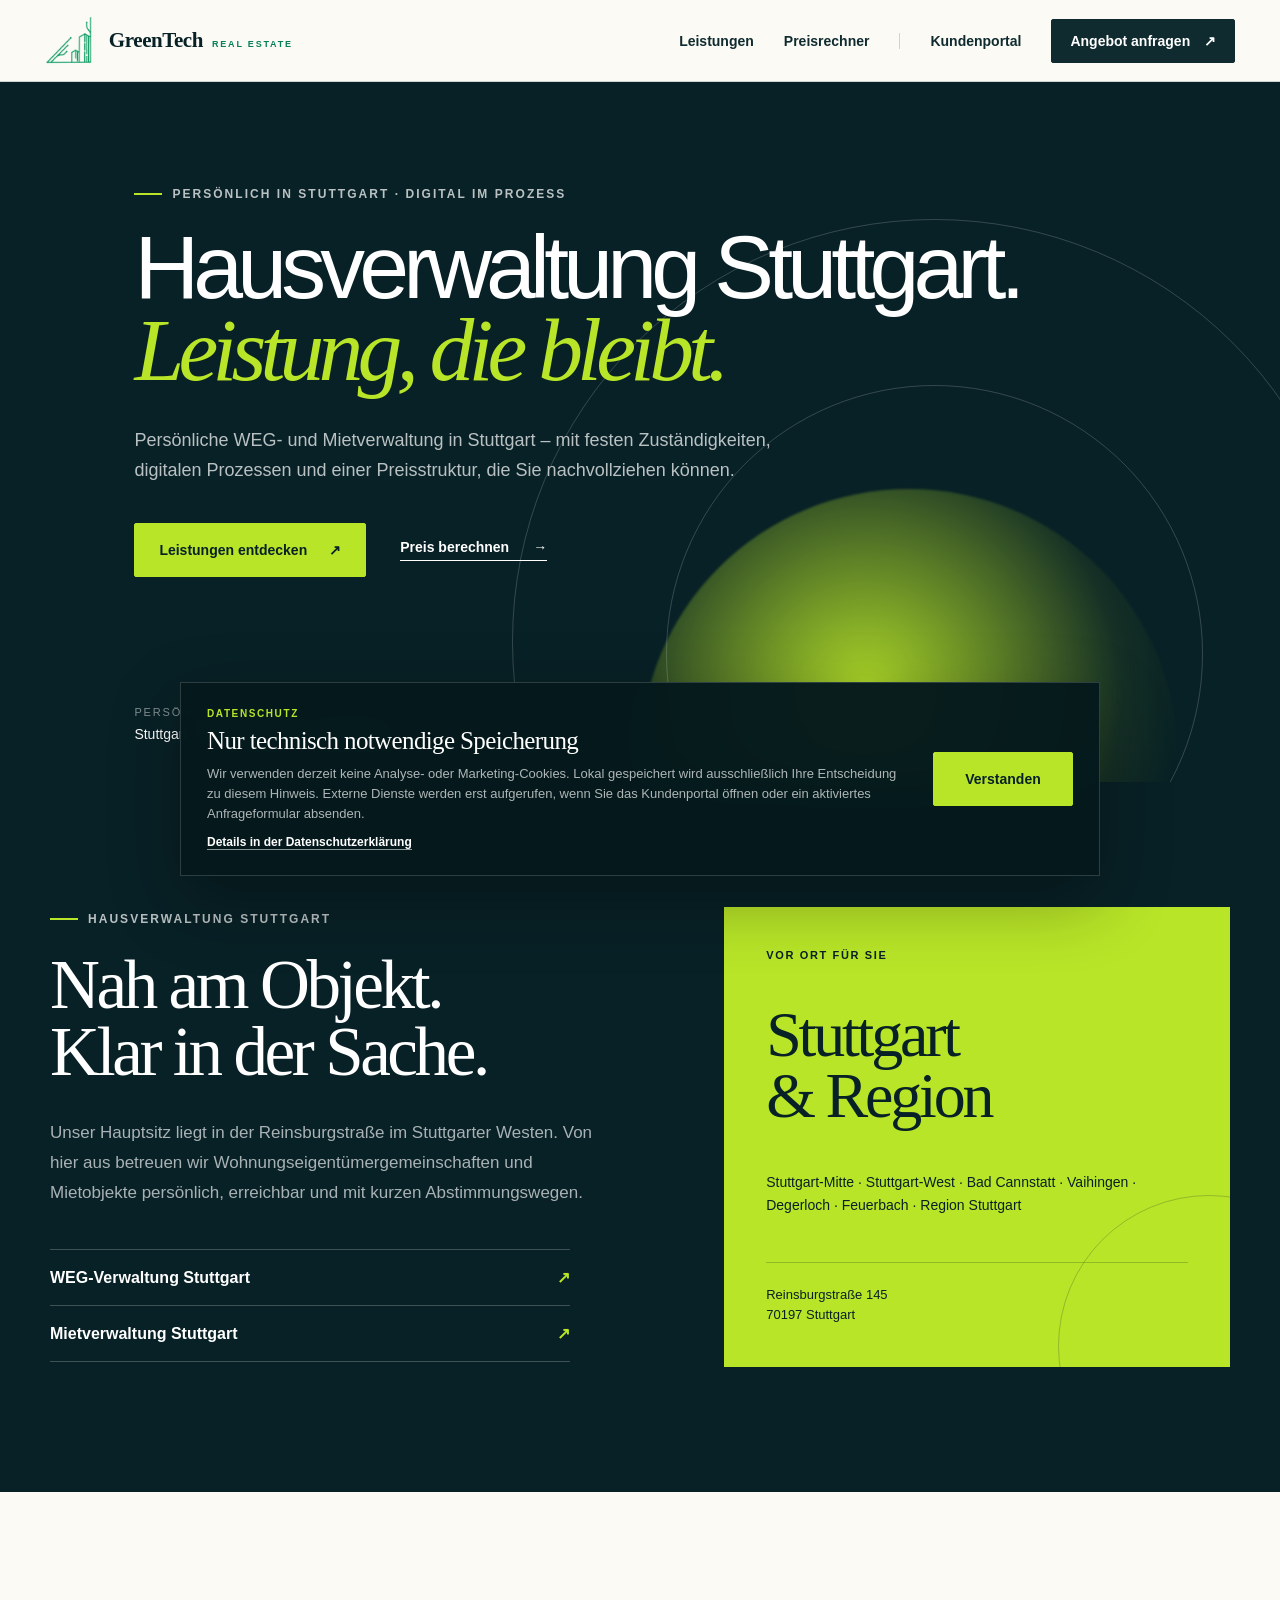
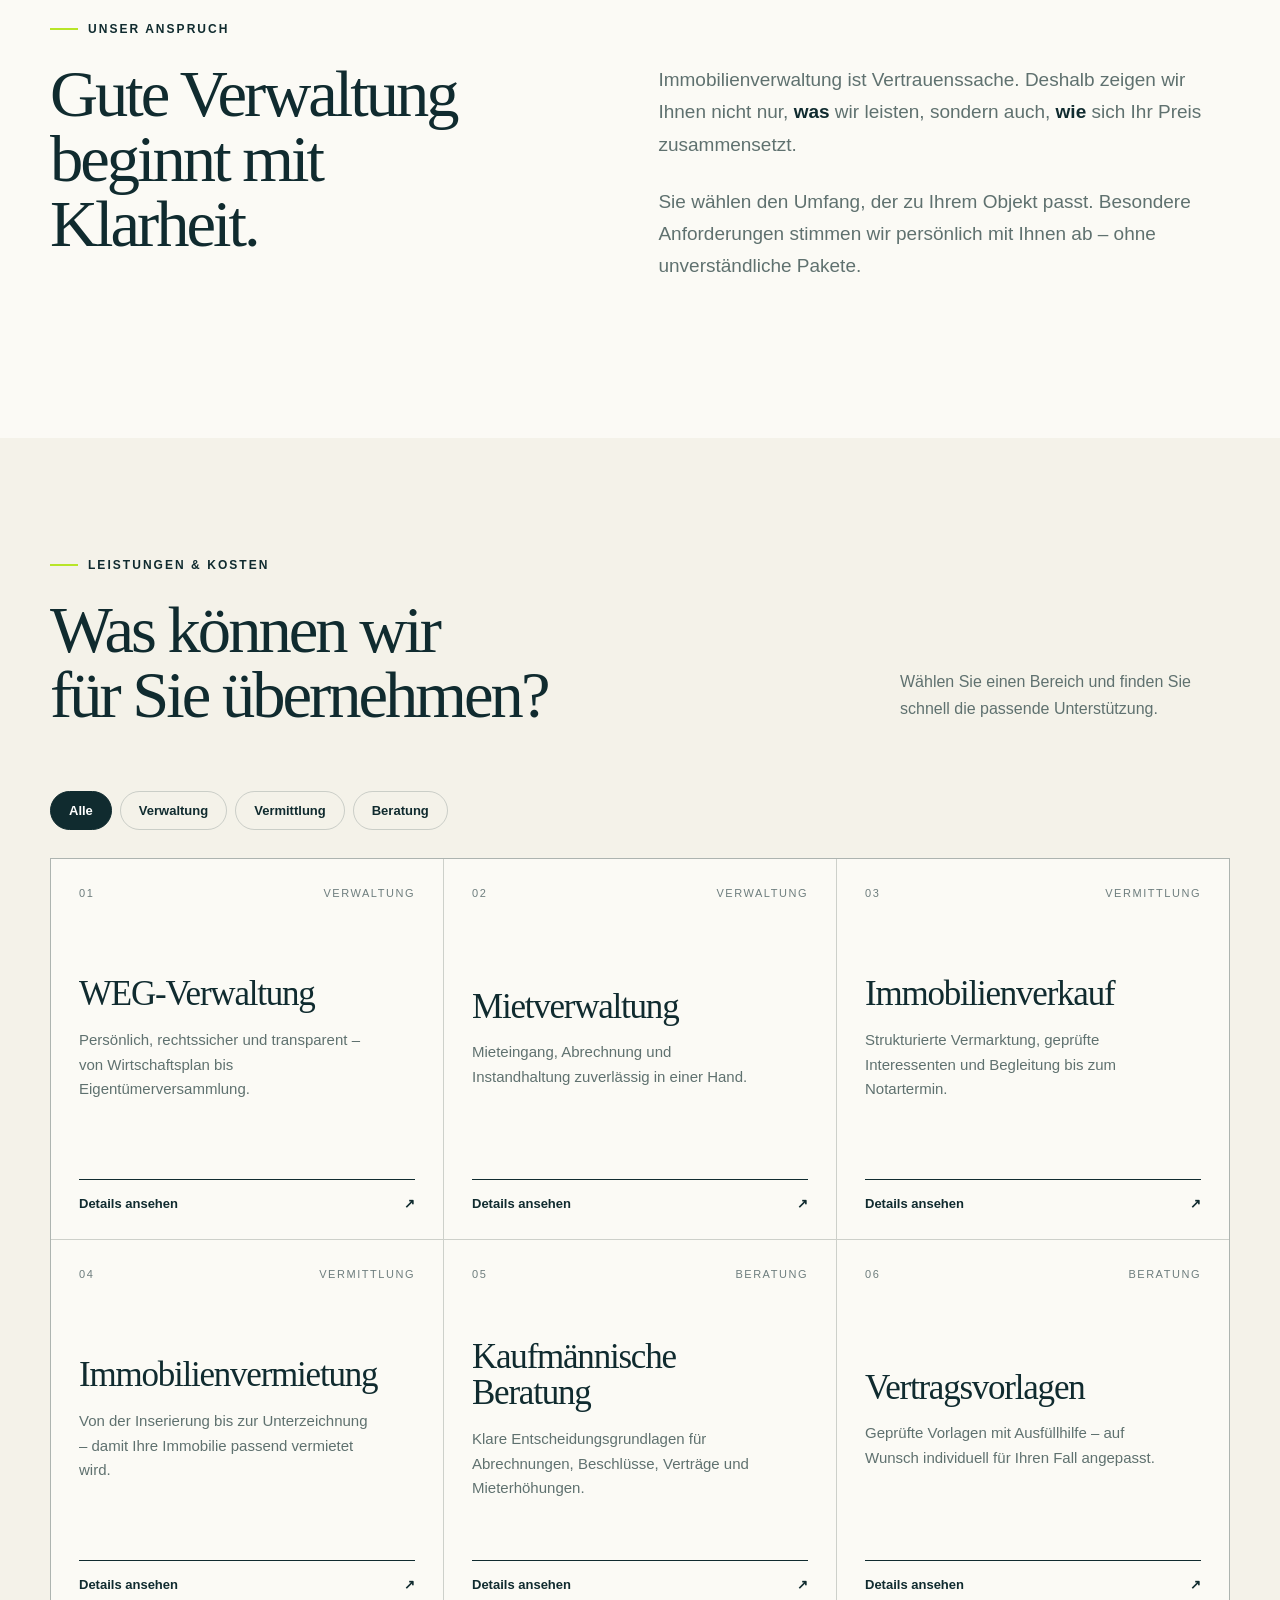
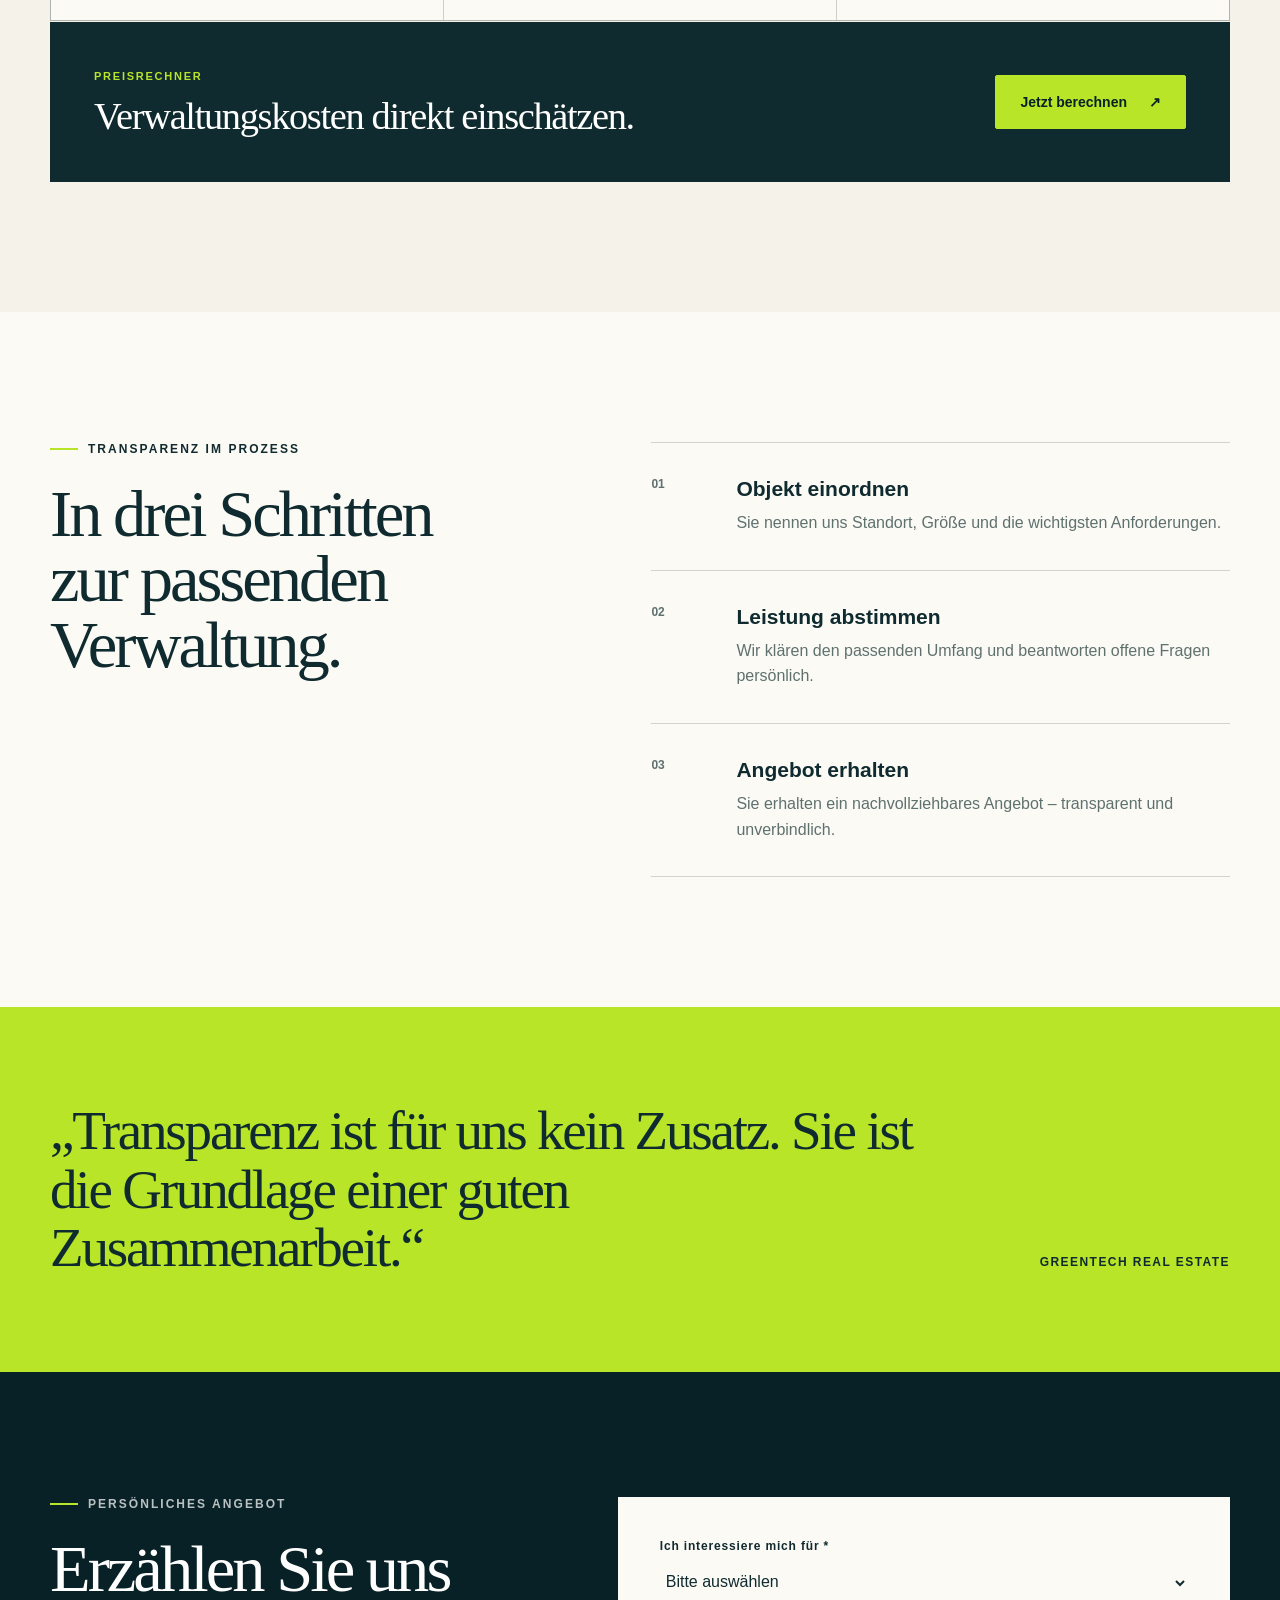
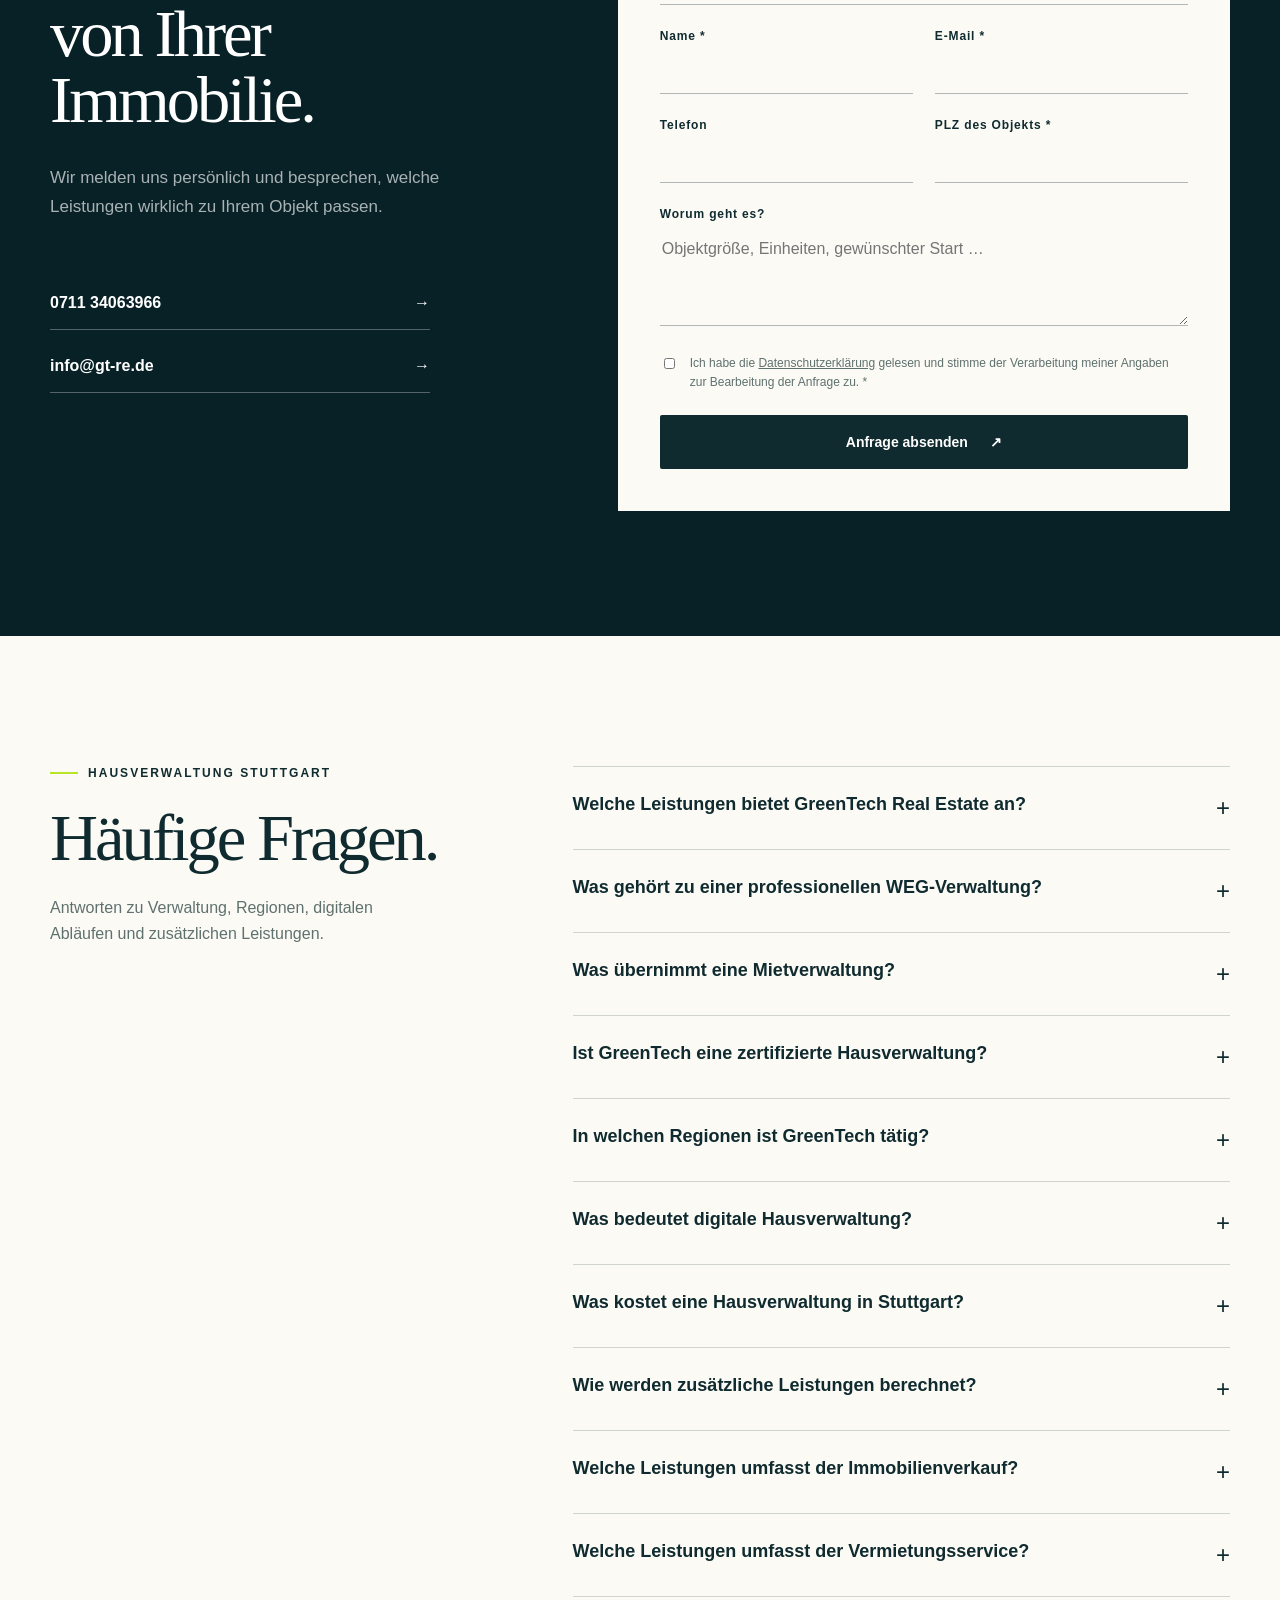
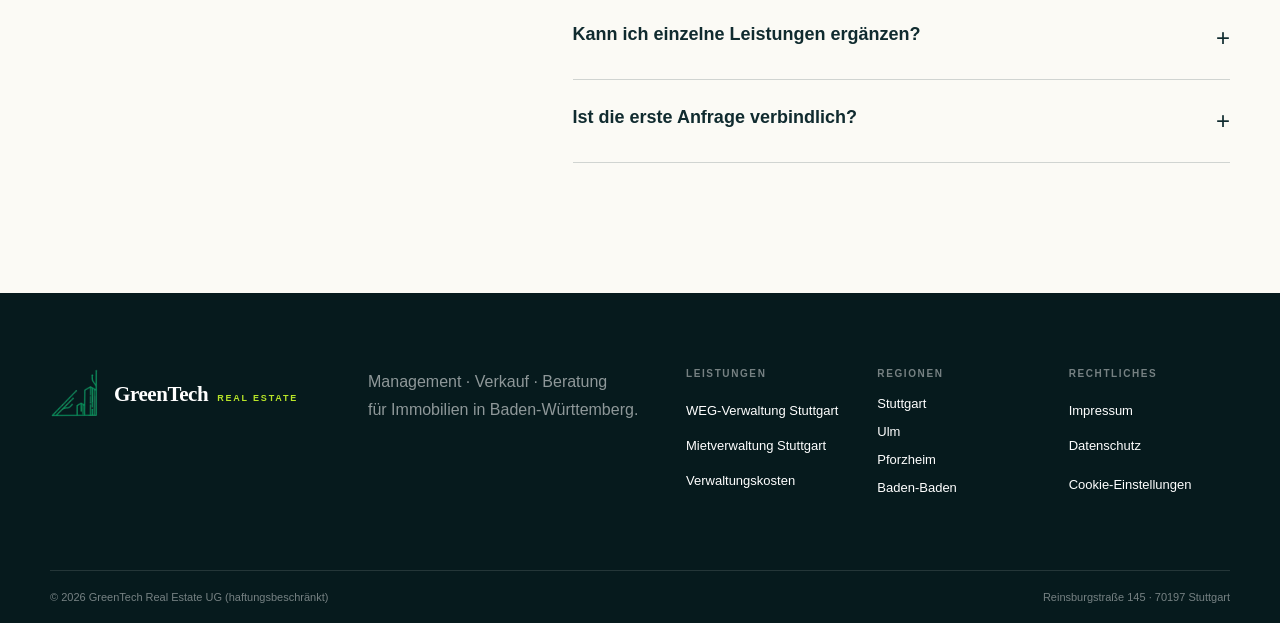
==== index.html @ 3d803216 "Add files via upload" ====
<!doctype html>
<html lang="de">
<head>
  <meta charset="utf-8">
  <meta name="viewport" content="width=device-width, initial-scale=1">
  <title>Hausverwaltung Stuttgart | GreenTech Real Estate</title>
  <meta name="description" content="Hausverwaltung in Stuttgart für WEGs und Mietobjekte: persönlich, transparent und digital. Leistungen und Verwaltungskosten direkt vergleichen.">
  <meta name="robots" content="index,follow,max-image-preview:large">
  <link rel="canonical" href="https://www.greentechrealestate.de/">
  <meta property="og:locale" content="de_DE"><meta property="og:type" content="website">
  <meta property="og:title" content="Hausverwaltung Stuttgart | GreenTech Real Estate">
  <meta property="og:description" content="Persönliche und transparente Hausverwaltung für WEGs und Mietobjekte in Stuttgart und der Region.">
  <meta property="og:url" content="https://www.greentechrealestate.de/">
  <script type="application/ld+json">{"@context":"https://schema.org","@type":["RealEstateAgent","LocalBusiness"],"@id":"https://www.greentechrealestate.de/#unternehmen","name":"GreenTech Real Estate UG (haftungsbeschränkt)","url":"https://www.greentechrealestate.de","telephone":"+49 711 34063966","email":"info@gt-re.de","address":{"@type":"PostalAddress","streetAddress":"Reinsburgstraße 145","postalCode":"70197","addressLocality":"Stuttgart","addressRegion":"Baden-Württemberg","addressCountry":"DE"},"areaServed":["Stuttgart","Ulm","Baden-Baden"]}</script>
  <link rel="stylesheet" href="styles.css">
  <script src="form-config.js" defer></script><script src="script.js" defer></script>
<script id="faq-schema" type="application/ld+json">{"@context":"https://schema.org","@type":"FAQPage","mainEntity":[{"@type":"Question","name":"Welche Leistungen bietet GreenTech Real Estate an?","acceptedAnswer":{"@type":"Answer","text":"Unser Portfolio umfasst WEG-Verwaltung, Mietverwaltung, Immobilienverkauf, Immobilienvermietung, kaufmännische Beratung und Vertragsvorlagen. Den passenden Umfang stimmen wir objektbezogen mit Ihnen ab."}},{"@type":"Question","name":"Was gehört zu einer professionellen WEG-Verwaltung?","acceptedAnswer":{"@type":"Answer","text":"Dazu zählen insbesondere Wirtschaftsplan und Hausgeldabrechnung, Konten- und Rücklagenverwaltung, die Organisation von Eigentümerversammlungen, Dienstleistersteuerung sowie die Begleitung von Instandhaltungs- und Versicherungsangelegenheiten."}},{"@type":"Question","name":"Was übernimmt eine Mietverwaltung?","acceptedAnswer":{"@type":"Answer","text":"Wir übernehmen unter anderem Mieteingangskontrolle, Mahnmanagement, Mietabrechnungen, laufende Kommunikation mit Mietparteien sowie die Koordination notwendiger Instandhaltungsmaßnahmen."}},{"@type":"Question","name":"Ist GreenTech eine zertifizierte Hausverwaltung?","acceptedAnswer":{"@type":"Answer","text":"Ja. Unsere fachliche Qualifikation basiert auf immobilienwirtschaftlichen Ausbildungen und weiterführenden Qualifikationen. Außerdem verfügen wir über die erforderlichen Erlaubnisse nach § 34c Gewerbeordnung für Immobilienmakler und Wohnimmobilienverwalter."}},{"@type":"Question","name":"In welchen Regionen ist GreenTech tätig?","acceptedAnswer":{"@type":"Answer","text":"Unser Hauptsitz ist in Stuttgart. Wir betreuen Immobilien in Baden-Württemberg, insbesondere in Stuttgart und der Region sowie unter anderem in Ulm, Pforzheim und Baden-Baden. Ob Ihr Objekt in unser aktuelles Betreuungsgebiet passt, prüfen wir gerne unverbindlich."}},{"@type":"Question","name":"Was bedeutet digitale Hausverwaltung?","acceptedAnswer":{"@type":"Answer","text":"Dokumente, Abrechnungen und Vorgänge werden strukturiert digital bereitgestellt und bearbeitet. Das schafft nachvollziehbare Abläufe, erleichtert die Kommunikation und ermöglicht Eigentümern einen ortsunabhängigen Zugriff auf wichtige Unterlagen."}},{"@type":"Question","name":"Was kostet eine Hausverwaltung in Stuttgart?","acceptedAnswer":{"@type":"Answer","text":"Der Preis hängt von Anzahl und Art der Einheiten, Alter, Zustand, Nutzung, Rücklagen und Leistungsumfang ab. Unser Preisrechner liefert eine erste unverbindliche Orientierung; anschließend erhalten Sie ein objektbezogenes Angebot."}},{"@type":"Question","name":"Wie werden zusätzliche Leistungen berechnet?","acceptedAnswer":{"@type":"Answer","text":"Zusätzliche Leistungen, die nicht im vereinbarten Grundumfang enthalten sind, werden nach vorheriger Abstimmung mit 119,00 € brutto je Stunde berechnet, sofern im individuellen Angebot nichts Abweichendes vereinbart wurde."}},{"@type":"Question","name":"Welche Leistungen umfasst der Immobilienverkauf?","acceptedAnswer":{"@type":"Answer","text":"Wir begleiten den Prozess von der Wertermittlung und Unterlagenaufbereitung über Exposé, Vermarktung und Interessentenauswahl bis zu Verhandlung, Notartermin und Kaufvertragsabwicklung."}},{"@type":"Question","name":"Welche Leistungen umfasst der Vermietungsservice?","acceptedAnswer":{"@type":"Answer","text":"Wir übernehmen Inserierung, Bearbeitung und Vorauswahl der Anfragen, Solvenzprüfung, Besichtigungskoordination sowie Mietvertragsverhandlung und Vertragsvorbereitung."}},{"@type":"Question","name":"Kann ich einzelne Leistungen ergänzen?","acceptedAnswer":{"@type":"Answer","text":"Ja. Zusätzliche Leistungen werden passend zum Objekt abgestimmt und transparent im Angebot beziehungsweise vor der Beauftragung ausgewiesen."}},{"@type":"Question","name":"Ist die erste Anfrage verbindlich?","acceptedAnswer":{"@type":"Answer","text":"Nein. Die erste Anfrage und das persönliche Kennenlernen sind unverbindlich."}}]}</script></head>
<body>
  <header class="site-header">
    <a class="brand brand-logo" href="index.html" aria-label="GreenTech Real Estate – Startseite"><span class="brand-symbol" aria-hidden="true"><img src="[data-uri]" alt="" width="380" height="132"></span><span class="brand-name"><strong>GreenTech</strong><span>Real Estate</span></span></a>
    <button class="menu-button" type="button" aria-label="Menü öffnen" aria-expanded="false"><span></span><span></span></button>
    <nav class="main-nav" aria-label="Hauptnavigation">
      <a href="#leistungen">Leistungen</a><a href="preise.html">Preisrechner</a>
      <a class="nav-login" href="https://portal.greentechrealestate.de">Kundenportal</a>
      <a class="button button-small" href="#anfrage">Angebot anfragen <span aria-hidden="true">↗</span></a>
    </nav><span class="scroll-progress" aria-hidden="true"></span>
  </header>

  <main>
    <section class="hero" id="top">
      <div class="hero-orbit orbit-one"></div><div class="hero-orbit orbit-two"></div>
      <div class="hero-content">
        <p class="eyebrow light"><span></span> Persönlich in Stuttgart · digital im Prozess</p>
        <h1>Hausverwaltung Stuttgart.<br><em>Leistung, die bleibt.</em></h1>
        <p class="hero-copy">Persönliche WEG- und Mietverwaltung in Stuttgart – mit festen Zuständigkeiten, digitalen Prozessen und einer Preisstruktur, die Sie nachvollziehen können.</p>
        <div class="hero-actions">
          <a class="button button-light" href="#leistungen">Leistungen entdecken <span aria-hidden="true">↗</span></a>
          <a class="text-link light-link" href="preise.html">Preis berechnen <span>→</span></a>
        </div>
      </div>
      <div class="hero-meta"><span>Persönlich vor Ort</span><p>Stuttgart · Ulm · Pforzheim · Baden-Baden</p></div>
    </section>

    <section class="location-section" id="stuttgart"><div class="section-shell location-grid">
      <div class="location-copy reveal"><p class="eyebrow light"><span></span> Hausverwaltung Stuttgart</p><h2>Nah am Objekt.<br>Klar in der Sache.</h2><p>Unser Hauptsitz liegt in der Reinsburgstraße im Stuttgarter Westen. Von hier aus betreuen wir Wohnungseigentümergemeinschaften und Mietobjekte persönlich, erreichbar und mit kurzen Abstimmungswegen.</p><div class="location-links"><a href="weg-verwaltung.html">WEG-Verwaltung Stuttgart <span>↗</span></a><a href="mietverwaltung.html">Mietverwaltung Stuttgart <span>↗</span></a></div></div>
      <div class="location-card reveal"><span>Vor Ort für Sie</span><strong>Stuttgart<br>&amp; Region</strong><p>Stuttgart-Mitte · Stuttgart-West · Bad Cannstatt · Vaihingen · Degerloch · Feuerbach · Region Stuttgart</p><address>Reinsburgstraße 145<br>70197 Stuttgart</address></div>
    </div></section>

    <section class="intro section-shell">
      <div><p class="eyebrow"><span></span> Unser Anspruch</p><h2>Gute Verwaltung beginnt mit Klarheit.</h2></div>
      <div class="intro-copy">
        <p>Immobilienverwaltung ist Vertrauenssache. Deshalb zeigen wir Ihnen nicht nur, <strong>was</strong> wir leisten, sondern auch, <strong>wie</strong> sich Ihr Preis zusammensetzt.</p>
        <p>Sie wählen den Umfang, der zu Ihrem Objekt passt. Besondere Anforderungen stimmen wir persönlich mit Ihnen ab – ohne unverständliche Pakete.</p>
      </div>
    </section>

    <section class="services-section" id="leistungen">
      <div class="section-shell">
        <div class="section-heading">
          <div><p class="eyebrow"><span></span> Leistungen &amp; Kosten</p><h2>Was können wir<br>für Sie übernehmen?</h2></div>
          <p>Wählen Sie einen Bereich und finden Sie schnell die passende Unterstützung.</p>
        </div>
        <div class="filter-row" role="group" aria-label="Leistungen filtern" aria-controls="service-results">
          <button class="filter active" type="button" data-filter="Alle" aria-pressed="true">Alle</button>
          <button class="filter" type="button" data-filter="Verwaltung" aria-pressed="false">Verwaltung</button>
          <button class="filter" type="button" data-filter="Vermittlung" aria-pressed="false">Vermittlung</button>
          <button class="filter" type="button" data-filter="Beratung" aria-pressed="false">Beratung</button>
        </div>
        <div class="service-grid" id="service-results" aria-live="polite">
          <article class="service-card featured" data-category="Verwaltung"><div class="card-topline"><span>01</span><span>Verwaltung</span></div><div><h3>WEG-Verwaltung</h3><p>Persönlich, rechtssicher und transparent – von Wirtschaftsplan bis Eigentümerversammlung.</p></div><a href="weg-verwaltung.html">Details ansehen <span>↗</span></a></article>
          <article class="service-card" data-category="Verwaltung"><div class="card-topline"><span>02</span><span>Verwaltung</span></div><div><h3>Mietverwaltung</h3><p>Mieteingang, Abrechnung und Instandhaltung zuverlässig in einer Hand.</p></div><a href="mietverwaltung.html">Details ansehen <span>↗</span></a></article>
          <article class="service-card" data-category="Vermittlung"><div class="card-topline"><span>03</span><span>Vermittlung</span></div><div><h3>Immobilienverkauf</h3><p>Strukturierte Vermarktung, geprüfte Interessenten und Begleitung bis zum Notartermin.</p></div><a href="immobilienverkauf.html">Details ansehen <span>↗</span></a></article>
          <article class="service-card" data-category="Vermittlung"><div class="card-topline"><span>04</span><span>Vermittlung</span></div><div><h3>Immobilienvermietung</h3><p>Von der Inserierung bis zur Unterzeichnung – damit Ihre Immobilie passend vermietet wird.</p></div><a href="immobilienvermietung.html">Details ansehen <span>↗</span></a></article>
          <article class="service-card" data-category="Beratung"><div class="card-topline"><span>05</span><span>Beratung</span></div><div><h3>Kaufmännische Beratung</h3><p>Klare Entscheidungsgrundlagen für Abrechnungen, Beschlüsse, Verträge und Mieterhöhungen.</p></div><a href="kaufmaennische-beratung.html">Details ansehen <span>↗</span></a></article>
          <article class="service-card" data-category="Beratung"><div class="card-topline"><span>06</span><span>Beratung</span></div><div><h3>Vertragsvorlagen</h3><p>Geprüfte Vorlagen mit Ausfüllhilfe – auf Wunsch individuell für Ihren Fall angepasst.</p></div><a href="vertragsvorlagen.html">Details ansehen <span>↗</span></a></article>
        </div>
        <div class="price-teaser"><div><span>Preisrechner</span><h3>Verwaltungskosten direkt einschätzen.</h3></div><a class="button button-light" href="preise.html">Jetzt berechnen <span>↗</span></a></div>
      </div>
    </section>

    <section class="transparency section-shell" id="ablauf">
      <div><p class="eyebrow"><span></span> Transparenz im Prozess</p><h2>In drei Schritten<br>zur passenden Verwaltung.</h2></div>
      <ol class="steps">
        <li><span>01</span><div><h3>Objekt einordnen</h3><p>Sie nennen uns Standort, Größe und die wichtigsten Anforderungen.</p></div></li>
        <li><span>02</span><div><h3>Leistung abstimmen</h3><p>Wir klären den passenden Umfang und beantworten offene Fragen persönlich.</p></div></li>
        <li><span>03</span><div><h3>Angebot erhalten</h3><p>Sie erhalten ein nachvollziehbares Angebot – transparent und unverbindlich.</p></div></li>
      </ol>
    </section>

    <section class="quote-band"><div class="section-shell quote-inner"><p>„Transparenz ist für uns kein Zusatz. Sie ist die Grundlage einer guten Zusammenarbeit.“</p><span>GreenTech Real Estate</span></div></section>

    <section class="contact-section" id="anfrage">
      <div class="section-shell contact-grid">
        <div class="contact-copy">
          <p class="eyebrow light"><span></span> Persönliches Angebot</p><h2>Erzählen Sie uns<br>von Ihrer Immobilie.</h2>
          <p>Wir melden uns persönlich und besprechen, welche Leistungen wirklich zu Ihrem Objekt passen.</p>
          <div class="contact-direct"><a href="tel:+4971134063966">0711 34063966 <span>→</span></a><a href="mailto:info@gt-re.de">info@gt-re.de <span>→</span></a></div>
        </div>
        <form class="inquiry-form" action="https://formspree.io/f/DEINE_FORM_ID" method="POST">
          <input type="text" name="_gotcha" class="honeypot" tabindex="-1" autocomplete="off">
          <input type="hidden" name="_subject" value="Neue Anfrage über greentechrealestate.de">
          <label><span>Ich interessiere mich für *</span><select name="Leistung" required><option value="" selected disabled>Bitte auswählen</option><option>WEG-Verwaltung</option><option>Mietverwaltung</option><option>Immobilienverkauf</option><option>Immobilienvermietung</option><option>Kaufmännische Beratung</option><option>Sonstiges</option></select></label>
          <div class="form-row"><label><span>Name *</span><input type="text" name="Name" autocomplete="name" required></label><label><span>E-Mail *</span><input type="email" name="email" autocomplete="email" required></label></div>
          <div class="form-row"><label><span>Telefon</span><input type="tel" name="Telefon" autocomplete="tel"></label><label><span>PLZ des Objekts *</span><input type="text" name="PLZ" inputmode="numeric" pattern="[0-9]{5}" required></label></div>
          <label><span>Worum geht es?</span><textarea name="Nachricht" rows="4" placeholder="Objektgröße, Einheiten, gewünschter Start …"></textarea></label>
          <label class="checkbox-label"><input type="checkbox" name="Datenschutz" value="akzeptiert" required><span>Ich habe die <a href="datenschutz.html">Datenschutzerklärung</a> gelesen und stimme der Verarbeitung meiner Angaben zur Bearbeitung der Anfrage zu. *</span></label>
          <button class="button button-submit" type="submit">Anfrage absenden <span>↗</span></button>
          <p class="form-notice" role="status" hidden></p>
        </form>
      </div>
    </section>

    <section class="faq-section section-shell" id="faq"><div><p class="eyebrow"><span></span> Hausverwaltung Stuttgart</p><h2>Häufige Fragen.</h2><p class="faq-intro">Antworten zu Verwaltung, Regionen, digitalen Abläufen und zusätzlichen Leistungen.</p></div><div class="faq-list"><details><summary>Welche Leistungen bietet GreenTech Real Estate an?<span>+</span></summary><p>Unser Portfolio umfasst WEG-Verwaltung, Mietverwaltung, Immobilienverkauf, Immobilienvermietung, kaufmännische Beratung und Vertragsvorlagen. Den passenden Umfang stimmen wir objektbezogen mit Ihnen ab.</p></details><details><summary>Was gehört zu einer professionellen WEG-Verwaltung?<span>+</span></summary><p>Dazu zählen insbesondere Wirtschaftsplan und Hausgeldabrechnung, Konten- und Rücklagenverwaltung, die Organisation von Eigentümerversammlungen, Dienstleistersteuerung sowie die Begleitung von Instandhaltungs- und Versicherungsangelegenheiten.</p></details><details><summary>Was übernimmt eine Mietverwaltung?<span>+</span></summary><p>Wir übernehmen unter anderem Mieteingangskontrolle, Mahnmanagement, Mietabrechnungen, laufende Kommunikation mit Mietparteien sowie die Koordination notwendiger Instandhaltungsmaßnahmen.</p></details><details><summary>Ist GreenTech eine zertifizierte Hausverwaltung?<span>+</span></summary><p>Ja. Unsere fachliche Qualifikation basiert auf immobilienwirtschaftlichen Ausbildungen und weiterführenden Qualifikationen. Außerdem verfügen wir über die erforderlichen Erlaubnisse nach § 34c Gewerbeordnung für Immobilienmakler und Wohnimmobilienverwalter.</p></details><details><summary>In welchen Regionen ist GreenTech tätig?<span>+</span></summary><p>Unser Hauptsitz ist in Stuttgart. Wir betreuen Immobilien in Baden-Württemberg, insbesondere in Stuttgart und der Region sowie unter anderem in Ulm, Pforzheim und Baden-Baden. Ob Ihr Objekt in unser aktuelles Betreuungsgebiet passt, prüfen wir gerne unverbindlich.</p></details><details><summary>Was bedeutet digitale Hausverwaltung?<span>+</span></summary><p>Dokumente, Abrechnungen und Vorgänge werden strukturiert digital bereitgestellt und bearbeitet. Das schafft nachvollziehbare Abläufe, erleichtert die Kommunikation und ermöglicht Eigentümern einen ortsunabhängigen Zugriff auf wichtige Unterlagen.</p></details><details><summary>Was kostet eine Hausverwaltung in Stuttgart?<span>+</span></summary><p>Der Preis hängt von Anzahl und Art der Einheiten, Alter, Zustand, Nutzung, Rücklagen und Leistungsumfang ab. Unser Preisrechner liefert eine erste unverbindliche Orientierung; anschließend erhalten Sie ein objektbezogenes Angebot.</p></details><details><summary>Wie werden zusätzliche Leistungen berechnet?<span>+</span></summary><p>Zusätzliche Leistungen, die nicht im vereinbarten Grundumfang enthalten sind, werden nach vorheriger Abstimmung mit 119,00 € brutto je Stunde berechnet, sofern im individuellen Angebot nichts Abweichendes vereinbart wurde.</p></details><details><summary>Welche Leistungen umfasst der Immobilienverkauf?<span>+</span></summary><p>Wir begleiten den Prozess von der Wertermittlung und Unterlagenaufbereitung über Exposé, Vermarktung und Interessentenauswahl bis zu Verhandlung, Notartermin und Kaufvertragsabwicklung.</p></details><details><summary>Welche Leistungen umfasst der Vermietungsservice?<span>+</span></summary><p>Wir übernehmen Inserierung, Bearbeitung und Vorauswahl der Anfragen, Solvenzprüfung, Besichtigungskoordination sowie Mietvertragsverhandlung und Vertragsvorbereitung.</p></details><details><summary>Kann ich einzelne Leistungen ergänzen?<span>+</span></summary><p>Ja. Zusätzliche Leistungen werden passend zum Objekt abgestimmt und transparent im Angebot beziehungsweise vor der Beauftragung ausgewiesen.</p></details><details><summary>Ist die erste Anfrage verbindlich?<span>+</span></summary><p>Nein. Die erste Anfrage und das persönliche Kennenlernen sind unverbindlich.</p></details></div></section>
  </main>

  <footer>
    <div class="footer-top section-shell">
      <a class="brand brand-logo footer-logo" href="index.html" aria-label="GreenTech Real Estate – Startseite"><span class="brand-symbol" aria-hidden="true"><img src="[data-uri]" alt="" width="380" height="132"></span><span class="brand-name"><strong>GreenTech</strong><span>Real Estate</span></span></a>
      <p>Management · Verkauf · Beratung<br>für Immobilien in Baden-Württemberg.</p>
      <div class="footer-navigation"><nav class="footer-links" aria-label="Leistungen"><strong>Leistungen</strong><a href="weg-verwaltung.html">WEG-Verwaltung Stuttgart</a><a href="mietverwaltung.html">Mietverwaltung Stuttgart</a><a href="preise.html">Verwaltungskosten</a></nav><nav class="footer-links" aria-label="Regionen"><strong>Regionen</strong><a href="index.html#stuttgart">Stuttgart</a><a href="hausverwaltung-ulm.html">Ulm</a><a href="hausverwaltung-pforzheim.html">Pforzheim</a><a href="hausverwaltung-baden-baden.html">Baden-Baden</a></nav><nav class="footer-links" aria-label="Rechtliches"><strong>Rechtliches</strong><a href="impressum.html">Impressum</a><a href="datenschutz.html">Datenschutz</a><button class="footer-cookie-button" type="button" data-cookie-settings>Cookie-Einstellungen</button></nav></div>
    </div>
    <div class="footer-bottom section-shell"><span>© 2026 GreenTech Real Estate UG (haftungsbeschränkt)</span><span>Reinsburgstraße 145 · 70197 Stuttgart</span></div>
  </footer>
</body>
</html>
---- styles.css ----
:root {
  --ink: #102b2f;
  --ink-deep: #082126;
  --green: #b8e528;
  --green-soft: #e7f7ad;
  --cream: #f4f2e9;
  --paper: #fbfaf5;
  --line: rgba(16, 43, 47, 0.18);
  --muted: #5f716f;
}

* { box-sizing: border-box; }
html { scroll-behavior: smooth; }
body {
  margin: 0;
  background: var(--paper);
  color: var(--ink);
  font-family: Arial, Helvetica, sans-serif;
  -webkit-font-smoothing: antialiased;
}
a { color: inherit; text-decoration: none; }
img { max-width: 100%; }
button, input, select, textarea { font: inherit; }
button, summary { cursor: pointer; }

.section-shell { width: min(1180px, calc(100% - 48px)); margin-inline: auto; }
.site-header {
  position: sticky; top: 0; z-index: 20;
  height: 82px; padding: 0 3.5vw;
  display: flex; align-items: center; justify-content: space-between;
  background: rgba(251, 250, 245, 0.94); border-bottom: 1px solid var(--line);
  backdrop-filter: blur(16px); transition: height .35s ease, box-shadow .35s ease, background .35s ease;
}
.site-header.is-scrolled { height: 70px; background: rgba(251,250,245,.98); box-shadow: 0 12px 32px rgba(8,33,38,.08); }
.scroll-progress { position: absolute; left: 0; bottom: -1px; width: 100%; height: 2px; background: var(--green); transform: scaleX(0); transform-origin: left center; will-change: transform; }
.brand { display: inline-flex; align-items: center; gap: 12px; }
.brand-logo { transition: opacity .25s ease; }
.brand-logo:hover { opacity: .72; }
.brand-symbol { position: relative; width: 52px; height: 52px; overflow: hidden; flex: 0 0 52px; }
.brand-symbol img { position: absolute; top: 0; left: 50%; display: block; height: 100%; width: auto; max-width: none; transform: translateX(-46.2%); }
.brand-mark {
  width: 38px; height: 38px; display: grid; place-items: center;
  background: var(--green); color: var(--ink-deep); border-radius: 50%;
  font-size: 12px; font-weight: 800; letter-spacing: -0.04em;
}
.brand-name { display: flex; align-items: baseline; gap: 9px; color: var(--ink-deep); line-height: 1; white-space: nowrap; }
.brand-name strong { font-family: Georgia, "Times New Roman", serif; font-size: 21px; font-weight: 600; letter-spacing: -.02em; }
.brand-name span { color: #067f59; font-family: var(--font-geist-sans), Arial, sans-serif; font-size: 9px; font-weight: 750; letter-spacing: .2em; text-transform: uppercase; }
.main-nav { display: flex; align-items: center; gap: 30px; font-size: 14px; font-weight: 600; }
.main-nav > a:not(.button) { position: relative; transition: color .2s ease; }
.main-nav > a:not(.button)::after { content: ""; position: absolute; left: 0; right: 0; bottom: -8px; height: 1px; background: var(--ink); transform: scaleX(0); transform-origin: right; transition: transform .3s cubic-bezier(.22,.7,.2,1); }
.main-nav > a:not(.button):hover::after, .main-nav > a:not(.button):focus-visible::after { transform: scaleX(1); transform-origin: left; }
.nav-login { border-left: 1px solid var(--line); padding-left: 30px; }
.menu-button { display: none; border: 0; background: transparent; padding: 10px; }
.menu-button span { display: block; width: 24px; height: 2px; background: var(--ink); margin: 5px; }
.button {
  display: inline-flex; align-items: center; justify-content: center; gap: 22px;
  min-height: 54px; padding: 0 24px; border: 1px solid var(--ink);
  background: var(--ink); color: white; border-radius: 2px;
  position: relative; overflow: hidden; font-size: 14px; font-weight: 700; transition: transform .25s ease, background .25s ease, box-shadow .25s ease;
}
.button::before { content: ""; position: absolute; inset: 0; background: rgba(255,255,255,.16); transform: translateX(-105%) skewX(-18deg); transition: transform .55s cubic-bezier(.22,.7,.2,1); }
.button:hover { transform: translateY(-3px); box-shadow: 0 14px 28px rgba(8,33,38,.16); }
.button:hover::before { transform: translateX(105%) skewX(-18deg); }
.button > span { position: relative; transition: transform .25s ease; }
.button:hover > span { transform: translate(3px,-3px); }
.button-small { min-height: 44px; padding: 0 18px; gap: 14px; }
.hero {
  min-height: 700px; position: relative; overflow: hidden;
  display: flex; flex-direction: column; justify-content: space-between;
  padding: 105px max(3.5vw, 24px) 40px; color: white; background: var(--ink-deep);
}
.hero::after {
  content: ""; position: absolute; right: 8%; bottom: -35%; width: 42vw; height: 42vw;
  border-radius: 50%; background: radial-gradient(circle at 42% 38%, rgba(184,229,40,.95), rgba(184,229,40,.08) 56%, transparent 70%);
  filter: blur(1px);
}
.hero-orbit { position: absolute; border: 1px solid rgba(255,255,255,.18); border-radius: 50%; z-index: 1; }
.orbit-one { right: -6vw; bottom: -22vw; width: 66vw; height: 66vw; animation: orbit-drift 14s ease-in-out infinite alternate; }
.orbit-two { right: 6vw; bottom: -11vw; width: 42vw; height: 42vw; animation: orbit-drift 10s ease-in-out infinite alternate-reverse; }
.hero-content { position: relative; z-index: 2; width: min(900px, 76%); margin-left: 7vw; }
.hero-content > * { animation: hero-rise .8s both cubic-bezier(.22,.7,.2,1); }
.hero-content > *:nth-child(2) { animation-delay: .08s; }
.hero-content > *:nth-child(3) { animation-delay: .16s; }
.hero-content > *:nth-child(4) { animation-delay: .24s; }
.eyebrow { display: flex; align-items: center; gap: 10px; margin: 0 0 25px; font-size: 12px; font-weight: 800; letter-spacing: .17em; text-transform: uppercase; }
.eyebrow > span { display: block; width: 28px; height: 2px; background: var(--green); }
.eyebrow.light { color: rgba(255,255,255,.72); }
.hero h1 { margin: 0; font-size: clamp(54px, 7vw, 104px); line-height: .92; letter-spacing: -.065em; font-weight: 500; }
.hero h1 em { color: var(--green); font-family: Georgia, "Times New Roman", serif; font-weight: 400; }
.hero-copy { max-width: 640px; margin: 34px 0 0; color: rgba(255,255,255,.72); font-size: 18px; line-height: 1.65; }
.hero-actions { display: flex; align-items: center; gap: 34px; margin-top: 38px; }
.button-light { background: var(--green); border-color: var(--green); color: var(--ink-deep); }
.text-link { display: inline-flex; gap: 24px; border-bottom: 1px solid currentColor; padding-bottom: 5px; font-size: 14px; font-weight: 700; transition: gap .25s ease, opacity .25s ease; }
.text-link:hover { gap: 32px; opacity: .75; }
.light-link { color: white; }
.hero-meta { position: relative; z-index: 2; margin-left: 7vw; }
.hero-meta span { color: rgba(255,255,255,.5); font-size: 11px; letter-spacing: .17em; text-transform: uppercase; }
.hero-meta p { margin: 6px 0 0; font-size: 14px; }
.hero-index { position: absolute; right: 4vw; top: 50%; z-index: 2; transform: rotate(90deg); color: rgba(255,255,255,.45); font-size: 11px; letter-spacing: .18em; }
.intro { display: grid; grid-template-columns: .9fr 1.1fr; gap: 11vw; padding-block: 130px; }
.intro h2, .section-heading h2, .transparency h2, .contact-copy h2, .faq-section h2 {
  margin: 0; font-family: Georgia, "Times New Roman", serif; font-weight: 400;
  font-size: clamp(42px, 5.2vw, 72px); line-height: .98; letter-spacing: -.045em;
}
.intro-copy { padding-top: 42px; }
.intro-copy p { margin: 0 0 25px; font-size: 19px; line-height: 1.7; color: var(--muted); }
.intro-copy strong { color: var(--ink); }
.services-section { padding: 120px 0 130px; background: var(--cream); }
.section-heading { display: grid; grid-template-columns: 1.4fr .6fr; align-items: end; gap: 80px; }
.section-heading > p { margin: 0 0 5px; max-width: 360px; color: var(--muted); font-size: 16px; line-height: 1.65; }
.filter-row { display: flex; gap: 8px; flex-wrap: wrap; margin: 64px 0 28px; }
.filter { border: 1px solid var(--line); border-radius: 999px; padding: 11px 18px; background: transparent; color: var(--ink); font-size: 13px; font-weight: 700; }
.filter.active, .filter:hover { background: var(--ink); color: white; border-color: var(--ink); }
.service-grid { display: grid; grid-template-columns: repeat(3, 1fr); gap: 1px; background: rgba(16,43,47,.17); border: 1px solid rgba(16,43,47,.17); }
.service-card { min-height: 380px; padding: 28px; display: flex; flex-direction: column; justify-content: space-between; background: var(--paper); transition: background .25s ease, color .25s ease, transform .25s ease, box-shadow .25s ease; }
.service-card[hidden] { display: none; }
.service-card.featured { background: var(--green); }
.service-card:hover, .service-card:focus-within { background-color: #dff39a !important; color: var(--ink-deep); transform: translateY(-6px); box-shadow: 0 20px 45px rgba(8,33,38,.14); }
.card-topline { display: flex; justify-content: space-between; font-size: 11px; letter-spacing: .14em; text-transform: uppercase; opacity: .6; }
.service-card h3 { margin: 0 0 16px; max-width: 270px; font-family: Georgia, "Times New Roman", serif; font-size: 35px; line-height: 1.02; font-weight: 400; letter-spacing: -.035em; }
.service-card p { max-width: 300px; margin: 0; color: var(--muted); line-height: 1.65; font-size: 15px; }
.service-card:hover p, .service-card:focus-within p { color: #405654; }
.service-card:hover h3, .service-card:hover a, .service-card:focus-within h3, .service-card:focus-within a { color: var(--ink-deep); }
.service-card a { display: flex; justify-content: space-between; border-top: 1px solid currentColor; padding-top: 16px; font-size: 13px; font-weight: 800; }
.service-card a span { transition: transform .25s ease; }
.service-card:hover a span { transform: translate(4px,-4px); }
.transparency { padding-block: 130px; display: grid; grid-template-columns: .9fr 1.1fr; gap: 10vw; }
.steps { list-style: none; padding: 0; margin: 0; }
.steps li { display: grid; grid-template-columns: 60px 1fr; gap: 25px; padding: 34px 0; border-top: 1px solid var(--line); }
.steps li:last-child { border-bottom: 1px solid var(--line); }
.steps > li > span { color: var(--muted); font-size: 12px; font-weight: 800; }
.steps h3 { margin: 0 0 9px; font-size: 21px; }
.steps p { margin: 0; color: var(--muted); line-height: 1.6; }
.quote-band { background: var(--green); }
.quote-inner { padding-block: 95px; display: grid; grid-template-columns: 1fr auto; gap: 40px; align-items: end; }
.quote-inner p { margin: 0; max-width: 880px; font-family: Georgia, "Times New Roman", serif; font-size: clamp(32px, 4.3vw, 58px); line-height: 1.06; letter-spacing: -.04em; }
.quote-inner span { padding-bottom: 8px; font-size: 12px; font-weight: 800; letter-spacing: .12em; text-transform: uppercase; }
.contact-section { padding-block: 125px; background: var(--ink-deep); color: white; }
.contact-grid { display: grid; grid-template-columns: .85fr 1.15fr; gap: 9vw; }
.contact-copy > p:not(.eyebrow) { max-width: 440px; margin-top: 32px; color: rgba(255,255,255,.65); font-size: 17px; line-height: 1.7; }
.contact-direct { display: grid; gap: 10px; margin-top: 55px; }
.contact-direct a { display: flex; justify-content: space-between; max-width: 380px; padding: 17px 0; border-bottom: 1px solid rgba(255,255,255,.3); font-size: 16px; font-weight: 700; }
.inquiry-form { background: var(--paper); color: var(--ink); padding: 42px; }
.form-row { display: grid; grid-template-columns: 1fr 1fr; gap: 22px; }
.inquiry-form label { display: block; margin-bottom: 24px; }
.inquiry-form label > span:first-child { display: block; margin-bottom: 9px; font-size: 12px; font-weight: 800; letter-spacing: .07em; }
.inquiry-form input:not([type="checkbox"]), .inquiry-form select, .inquiry-form textarea {
  width: 100%; border: 0; border-bottom: 1px solid rgba(16,43,47,.32); border-radius: 0;
  padding: 10px 2px 13px; background: transparent; color: var(--ink); outline: none;
}
.inquiry-form input:focus, .inquiry-form select:focus, .inquiry-form textarea:focus { border-color: var(--ink); box-shadow: 0 1px 0 var(--ink); }
.inquiry-form textarea { resize: vertical; }
.checkbox-label { display: grid !important; grid-template-columns: 18px 1fr; gap: 12px; align-items: start; }
.checkbox-label input { margin-top: 3px; accent-color: var(--ink); }
.checkbox-label span { margin: 0 !important; color: var(--muted); font-size: 12px !important; font-weight: 400 !important; line-height: 1.55; letter-spacing: 0 !important; }
.checkbox-label a { text-decoration: underline; }
.button-submit { width: 100%; border: 0; }
.honeypot { position: absolute !important; left: -9999px !important; }
.form-notice { margin: 16px 0 0; padding: 12px; background: var(--green-soft); font-size: 13px; line-height: 1.5; }
.faq-section { padding-block: 130px; display: grid; grid-template-columns: .75fr 1.25fr; gap: 10vw; }
.faq-list details { border-top: 1px solid var(--line); }
.faq-list details:last-child { border-bottom: 1px solid var(--line); }
.faq-list summary { display: flex; justify-content: space-between; gap: 20px; padding: 27px 0; list-style: none; font-size: 18px; font-weight: 700; }
.faq-list summary::-webkit-details-marker { display: none; }
.faq-list summary span { font-size: 24px; font-weight: 400; transition: transform .2s ease; }
.faq-list details[open] summary span { transform: rotate(45deg); }
.faq-list details p { margin: -8px 45px 28px 0; max-width: 620px; color: var(--muted); line-height: 1.7; }
.faq-intro { max-width: 330px; margin: 24px 0 0; color: var(--muted); line-height: 1.65; }
footer { background: #061a1d; color: white; }
.footer-top { padding-block: 75px; display: grid; grid-template-columns: minmax(220px,.8fr) minmax(250px,.8fr) minmax(420px,1.6fr); gap: 46px; align-items: start; }
.footer-top > p { margin: 0; color: rgba(255,255,255,.55); line-height: 1.7; }
.footer-navigation { min-width: 0; display: grid; grid-template-columns: repeat(3, minmax(120px, 1fr)); gap: 30px; }
.footer-links { display: grid; gap: 13px; font-size: 13px; }
.footer-links strong { margin-bottom: 4px; color: rgba(255,255,255,.45); font-size: 10px; letter-spacing: .16em; text-transform: uppercase; }
.footer-links a, .footer-cookie-button { width: fit-content; transition: color .2s ease; }
.footer-links a:hover, .footer-cookie-button:hover { color: var(--green); }
.footer-cookie-button { padding: 0; border: 0; background: transparent; color: inherit; font: inherit; text-align: left; }
.footer-logo .brand-name { color: white; }
.footer-logo .brand-name span { color: var(--green); }
.footer-logo img { opacity: .95; }
.footer-bottom { padding-block: 20px; border-top: 1px solid rgba(255,255,255,.12); display: flex; justify-content: space-between; gap: 30px; color: rgba(255,255,255,.45); font-size: 11px; }

.cookie-notice {
  position: fixed; left: 24px; right: 24px; bottom: 24px; z-index: 80;
  width: min(920px, calc(100% - 48px)); margin-inline: auto; padding: 25px 26px;
  display: grid; grid-template-columns: 1fr auto; align-items: center; gap: 34px;
  border: 1px solid rgba(255,255,255,.16); background: rgba(6,26,29,.98); color: white;
  box-shadow: 0 24px 70px rgba(0,0,0,.32); backdrop-filter: blur(18px);
  animation: cookie-rise .55s both cubic-bezier(.22,.7,.2,1);
}
.cookie-copy { max-width: 700px; }
.cookie-kicker { display: block; margin-bottom: 8px; color: var(--green); font-size: 10px; font-weight: 800; letter-spacing: .16em; text-transform: uppercase; }
.cookie-notice h2 { margin: 0; font-family: Georgia, "Times New Roman", serif; font-size: 25px; font-weight: 400; letter-spacing: -.025em; }
.cookie-notice p { margin: 9px 0 8px; color: rgba(255,255,255,.68); font-size: 13px; line-height: 1.55; }
.cookie-notice a { border-bottom: 1px solid rgba(255,255,255,.55); font-size: 12px; font-weight: 700; }
.cookie-button { min-width: 140px; }

.legal-hero { padding-block: 100px 88px; background: var(--ink-deep); color: white; }
.legal-hero h1 { margin: 0; font-family: Georgia, "Times New Roman", serif; font-size: clamp(54px, 7vw, 96px); line-height: .95; font-weight: 400; letter-spacing: -.055em; }
.legal-hero > .section-shell > p:last-child { max-width: 650px; margin: 25px 0 0; color: rgba(255,255,255,.65); font-size: 17px; line-height: 1.65; }
.legal-content { padding-block: 90px 120px; }
.legal-content section { display: grid; grid-template-columns: minmax(230px,.55fr) 1.45fr; gap: 30px 80px; padding: 35px 0; border-top: 1px solid var(--line); }
.legal-content section:last-of-type { border-bottom: 1px solid var(--line); }
.legal-content h2 { grid-row: 1 / span 8; margin: 0; font-family: Georgia, "Times New Roman", serif; font-size: 28px; font-weight: 400; letter-spacing: -.025em; }
.legal-content p { max-width: 720px; margin: 0; color: var(--muted); line-height: 1.75; }
.legal-content p + p { margin-top: -12px; }
.legal-content a { color: var(--ink); border-bottom: 1px solid currentColor; }
.legal-table { max-width: 720px; border: 1px solid var(--line); }
.legal-table > div { display: grid; grid-template-columns: minmax(170px,.4fr) 1.6fr; }
.legal-table > div + div { border-top: 1px solid var(--line); }
.legal-table strong, .legal-table span { padding: 15px 17px; font-size: 13px; line-height: 1.55; }
.legal-table strong { background: var(--cream); font-size: 11px; letter-spacing: .08em; text-transform: uppercase; }
.legal-table strong + strong, .legal-table span + span { border-left: 1px solid var(--line); }
.legal-note { margin-top: 45px; padding: 28px; border-left: 4px solid var(--green); background: var(--cream); }
.legal-note strong { font-size: 14px; }
.legal-note p { margin: 8px 0 0; font-size: 13px; }

.page-transition { animation: page-in .65s both cubic-bezier(.22,.7,.2,1); }
.reveal { opacity: 0; transform: translateY(34px) scale(.985); filter: blur(5px); transition: opacity .75s ease, transform .75s cubic-bezier(.22,.7,.2,1), filter .75s ease; }
.reveal.is-visible { opacity: 1; transform: translateY(0) scale(1); filter: blur(0); }
.service-card-reveal { height: 100%; }
.service-card-reveal .service-card { height: 100%; }
.service-grid > .reveal { background: var(--paper); }
.price-teaser { margin-top: 1px; padding: 44px; display: flex; align-items: center; justify-content: space-between; gap: 30px; background: var(--ink); color: white; }
.price-teaser > div > span { color: var(--green); font-size: 11px; font-weight: 800; letter-spacing: .16em; text-transform: uppercase; }
.price-teaser h3 { margin: 10px 0 0; font-family: Georgia, "Times New Roman", serif; font-size: clamp(28px, 3vw, 42px); font-weight: 400; letter-spacing: -.035em; }

.subhero { position: relative; overflow: hidden; min-height: 620px; display: flex; align-items: center; background: var(--ink-deep); color: white; }
.subhero::before { content: ""; position: absolute; inset: auto -10vw -32vw auto; width: 72vw; height: 72vw; border: 1px solid rgba(255,255,255,.15); border-radius: 50%; animation: orbit-drift 13s ease-in-out infinite alternate; }
.subhero::after { content: ""; position: absolute; right: 10vw; bottom: -24vw; width: 46vw; height: 46vw; border-radius: 50%; background: radial-gradient(circle, rgba(184,229,40,.8), rgba(184,229,40,.04) 66%, transparent 70%); }
.subhero-grid { position: relative; z-index: 2; display: grid; grid-template-columns: 1.35fr .65fr; gap: 80px; align-items: center; padding-block: 90px; }
.subhero-copy > * { animation: hero-rise .75s both cubic-bezier(.22,.7,.2,1); }
.subhero-copy > *:nth-child(2) { animation-delay: .08s; }
.subhero-copy > *:nth-child(3) { animation-delay: .16s; }
.subhero-copy > *:nth-child(4) { animation-delay: .24s; }
.subhero h1, .price-hero h1 { margin: 0; font-size: clamp(50px, 6.2vw, 88px); line-height: .94; letter-spacing: -.06em; font-weight: 500; }
.subhero h1 em, .price-hero h1 em { color: var(--green); font-family: Georgia, "Times New Roman", serif; font-weight: 400; }
.subhero-copy > p:not(.eyebrow) { max-width: 720px; margin: 30px 0 0; color: rgba(255,255,255,.68); font-size: 18px; line-height: 1.7; }
.breadcrumb { display: flex; align-items: center; gap: 10px; margin-bottom: 28px; color: rgba(255,255,255,.52); font-size: 11px; letter-spacing: .08em; }
.breadcrumb a { transition: color .2s ease; }
.breadcrumb a:hover { color: var(--green); }
.subhero-mark { justify-self: end; width: 190px; height: 190px; display: grid; place-items: center; border: 1px solid rgba(255,255,255,.25); border-radius: 50%; }
.subhero-mark span { color: var(--green); font-family: Georgia, "Times New Roman", serif; font-size: 64px; }
.service-intro { padding-block: 110px; display: grid; grid-template-columns: 1.35fr .65fr; gap: 9vw; align-items: center; }
.lead-quote { margin: 0; font-family: Georgia, "Times New Roman", serif; font-size: clamp(34px, 4.5vw, 60px); line-height: 1.08; letter-spacing: -.04em; }
.price-callout { padding: 32px; border: 1px solid var(--line); background: var(--cream); }
.price-callout > span { font-size: 11px; font-weight: 800; letter-spacing: .14em; text-transform: uppercase; }
.price-callout strong { display: block; margin-top: 22px; font-family: Georgia, "Times New Roman", serif; font-size: 48px; font-weight: 400; letter-spacing: -.04em; }
.price-callout p { margin: 5px 0 18px; color: var(--muted); font-size: 13px; line-height: 1.5; }
.price-callout small { display: block; padding-top: 16px; border-top: 1px solid var(--line); color: var(--muted); line-height: 1.5; }
.facts-band { background: var(--green); }
.facts-grid { display: grid; grid-template-columns: repeat(3, 1fr); }
.fact { min-height: 180px; padding: 42px 28px; border-left: 1px solid rgba(8,33,38,.2); display: flex; flex-direction: column; justify-content: space-between; }
.facts-grid > .reveal:last-child .fact { border-right: 1px solid rgba(8,33,38,.2); }
.fact strong { font-family: Georgia, "Times New Roman", serif; font-size: 42px; font-weight: 400; }
.fact span { font-size: 12px; font-weight: 800; letter-spacing: .12em; text-transform: uppercase; }
.detail-section { padding-block: 120px; display: grid; grid-template-columns: .75fr 1.25fr; gap: 10vw; }
.detail-section h2, .extras-section h2, .calculator-heading h2, .pricing-explain h2 { margin: 0; font-family: Georgia, "Times New Roman", serif; font-size: clamp(42px, 5.2vw, 72px); line-height: .98; letter-spacing: -.045em; font-weight: 400; }
.feature-list { list-style: none; padding: 0; margin: 0; }
.feature-list li { display: grid; grid-template-columns: 55px 1fr; gap: 20px; padding: 24px 0; border-top: 1px solid var(--line); font-size: 18px; line-height: 1.45; }
.feature-list li:last-child { border-bottom: 1px solid var(--line); }
.feature-list li span { color: var(--muted); font-size: 11px; font-weight: 800; }
.extras-section { padding-block: 100px; background: var(--ink); color: white; }
.extras-grid { display: grid; grid-template-columns: .85fr 1.15fr; gap: 10vw; }
.extras-grid ul { list-style: none; padding: 0; margin: 0; }
.extras-grid li { padding: 22px 0; border-top: 1px solid rgba(255,255,255,.2); color: rgba(255,255,255,.72); font-size: 17px; }
.extras-grid li:last-child { border-bottom: 1px solid rgba(255,255,255,.2); }
.detail-closing { padding-block: 95px; background: var(--green); }
.detail-closing .section-shell { display: flex; align-items: end; justify-content: space-between; gap: 60px; }
.detail-closing p { max-width: 850px; margin: 0; font-family: Georgia, "Times New Roman", serif; font-size: clamp(32px, 4vw, 54px); line-height: 1.08; letter-spacing: -.04em; }
.detail-closing .button { flex: 0 0 auto; }

.price-hero { padding-block: 110px; background: var(--ink-deep); color: white; }
.price-hero p:last-child { max-width: 720px; margin: 32px 0 0; color: rgba(255,255,255,.68); font-size: 18px; line-height: 1.7; }
.calculator-section { padding-block: 110px 130px; background: var(--cream); }
.calculator-heading { display: flex; align-items: end; justify-content: space-between; gap: 50px; margin-bottom: 62px; }
.calculator-heading > span { order: 2; padding-bottom: 8px; font-size: 11px; font-weight: 800; letter-spacing: .14em; text-transform: uppercase; }
.calculator-layout { display: grid; grid-template-columns: .9fr 1.1fr; gap: 1px; background: var(--line); border: 1px solid var(--line); }
.calculator-controls { padding: 42px; background: var(--paper); }
.segment { display: grid; grid-template-columns: 1fr 1fr; padding: 4px; background: var(--cream); }
.segment button { min-height: 48px; border: 0; background: transparent; color: var(--ink); font-size: 13px; font-weight: 800; }
.segment button.active { background: var(--ink); color: white; }
.range-control { display: block; margin-top: 48px; }
.range-control > span { display: flex; align-items: center; justify-content: space-between; gap: 20px; }
.range-control b { font-size: 15px; }
.range-control output { min-width: 56px; padding: 10px; background: var(--green); text-align: center; font-size: 18px; font-weight: 800; }
.range-control input { width: 100%; margin: 24px 0 6px; accent-color: var(--ink); }
.range-control small { display: flex; justify-content: space-between; color: var(--muted); }
.price-scale { display: grid; grid-template-columns: repeat(4, 1fr); margin-top: 34px; border: 1px solid var(--line); }
.price-scale > span { min-width: 0; padding: 14px; display: grid; gap: 5px; }
.price-scale > span + span { border-left: 1px solid var(--line); }
.price-scale b { font-family: Georgia, "Times New Roman", serif; font-size: 25px; font-weight: 400; }
.price-scale small { color: var(--muted); font-size: 10px; line-height: 1.35; }
.calculator-note { display: grid; grid-template-columns: 28px 1fr; gap: 14px; margin-top: 40px; padding: 20px; background: var(--green-soft); }
.calculator-note > span { width: 24px; height: 24px; display: grid; place-items: center; border: 1px solid var(--ink); border-radius: 50%; font-size: 12px; font-weight: 800; }
.calculator-note p { margin: 0; font-size: 12px; line-height: 1.55; }
.result-card { position: relative; padding: 42px; background: var(--ink-deep); color: white; overflow: hidden; }
.result-card::after { content: ""; position: absolute; right: -140px; top: -140px; width: 300px; height: 300px; border: 1px solid rgba(255,255,255,.16); border-radius: 50%; }
.result-top { display: flex; justify-content: space-between; color: rgba(255,255,255,.5); font-size: 11px; font-weight: 800; letter-spacing: .12em; text-transform: uppercase; }
.result-card h2 { position: relative; z-index: 1; margin: 38px 0 25px; font-family: Georgia, "Times New Roman", serif; font-size: 39px; font-weight: 400; }
.unit-price { display: flex; align-items: end; gap: 18px; }
.unit-price strong { color: var(--green); font-family: Georgia, "Times New Roman", serif; font-size: clamp(54px, 6vw, 78px); line-height: 1; font-weight: 400; letter-spacing: -.05em; }
.unit-price span { padding-bottom: 8px; color: rgba(255,255,255,.55); font-size: 12px; line-height: 1.4; }
.total-price { margin: 30px 0; padding: 24px 0; border-top: 1px solid rgba(255,255,255,.18); border-bottom: 1px solid rgba(255,255,255,.18); display: grid; grid-template-columns: 1fr auto; align-items: end; }
.total-price > span { font-size: 12px; font-weight: 700; }
.total-price strong { grid-row: span 2; font-family: Georgia, "Times New Roman", serif; font-size: 32px; font-weight: 400; }
.total-price small { color: rgba(255,255,255,.45); font-size: 10px; }
.result-card ul { list-style: none; padding: 0; margin: 0 0 30px; display: grid; gap: 13px; color: rgba(255,255,255,.75); font-size: 13px; }
.result-card .button { width: 100%; }
.result-disclaimer { margin: 20px 0 0; color: rgba(255,255,255,.4); font-size: 10px; line-height: 1.5; }
.custom-result { margin: 35px 0; padding: 30px; background: var(--green); color: var(--ink); }
.custom-result strong { font-family: Georgia, "Times New Roman", serif; font-size: 36px; font-weight: 400; }
.custom-result p { margin: 10px 0 0; line-height: 1.5; }
.pricing-explain { padding-block: 120px; display: grid; grid-template-columns: .75fr 1.25fr; gap: 10vw; }
.price-factors p { margin: 0; padding: 24px 0; border-top: 1px solid var(--line); display: grid; grid-template-columns: 50px 120px 1fr; gap: 18px; color: var(--muted); line-height: 1.5; }
.price-factors p:last-child { border-bottom: 1px solid var(--line); }
.price-factors span { font-size: 11px; font-weight: 800; }
.price-factors b { color: var(--ink); }

.location-section { padding-block: 125px; overflow: hidden; background: var(--ink-deep); color: white; }
.location-grid { display: grid; grid-template-columns: 1.05fr .95fr; gap: 9vw; align-items: center; }
.location-copy h2 { margin: 0; font-family: Georgia, "Times New Roman", serif; font-size: clamp(44px, 5.4vw, 74px); line-height: .98; letter-spacing: -.05em; font-weight: 400; }
.location-copy > p:not(.eyebrow) { max-width: 610px; margin: 32px 0 0; color: rgba(255,255,255,.65); font-size: 17px; line-height: 1.75; }
.location-links { display: grid; margin-top: 42px; }
.location-links a { display: flex; align-items: center; justify-content: space-between; max-width: 520px; padding: 18px 0; border-top: 1px solid rgba(255,255,255,.22); font-weight: 700; }
.location-links a:last-child { border-bottom: 1px solid rgba(255,255,255,.22); }
.location-links a span { color: var(--green); transition: transform .25s ease; }
.location-links a:hover span { transform: translate(4px,-4px); }
.location-card { position: relative; min-height: 460px; padding: 42px; display: flex; flex-direction: column; justify-content: space-between; background: var(--green); color: var(--ink-deep); overflow: hidden; }
.location-card::after { content: ""; position: absolute; right: -130px; bottom: -130px; width: 300px; height: 300px; border: 1px solid rgba(8,33,38,.22); border-radius: 50%; animation: orbit-drift 11s ease-in-out infinite alternate; }
.location-card > span { position: relative; z-index: 1; font-size: 11px; font-weight: 800; letter-spacing: .15em; text-transform: uppercase; }
.location-card strong { position: relative; z-index: 1; font-family: Georgia, "Times New Roman", serif; font-size: clamp(48px, 5vw, 68px); line-height: .95; font-weight: 400; letter-spacing: -.05em; }
.location-card p { position: relative; z-index: 1; max-width: 400px; margin: 0; font-size: 14px; line-height: 1.65; }
.location-card address { position: relative; z-index: 1; padding-top: 22px; border-top: 1px solid rgba(8,33,38,.22); font-size: 13px; font-style: normal; line-height: 1.55; }

@keyframes hero-rise { from { opacity: 0; transform: translateY(28px); } to { opacity: 1; transform: translateY(0); } }
@keyframes orbit-drift { from { transform: translate3d(0,0,0) scale(1); } to { transform: translate3d(-24px,-18px,0) scale(1.04); } }
@keyframes page-in { from { opacity: 0; transform: translateY(10px); } to { opacity: 1; transform: translateY(0); } }
@keyframes cookie-rise { from { opacity: 0; transform: translateY(22px) scale(.98); } to { opacity: 1; transform: translateY(0) scale(1); } }

@media (max-width: 960px) {
  .site-header { height: 72px; padding-inline: 24px; }
  .menu-button { display: block; z-index: 30; }
  .main-nav { display: none; position: absolute; top: 72px; left: 0; right: 0; padding: 30px 24px; background: var(--paper); border-bottom: 1px solid var(--line); flex-direction: column; align-items: stretch; gap: 22px; }
  .main-nav.is-open { display: flex; }
  .nav-login { border-left: 0; padding-left: 0; }
  .hero { min-height: 670px; }
  .hero-content { width: 100%; margin-left: 0; }
  .hero-meta { margin-left: 0; }
  .section-heading, .intro, .transparency, .contact-grid, .faq-section, .subhero-grid, .service-intro, .detail-section, .extras-grid, .calculator-layout, .pricing-explain, .location-grid { grid-template-columns: 1fr; gap: 55px; }
  .service-grid { grid-template-columns: repeat(2, 1fr); }
  .quote-inner { grid-template-columns: 1fr; }
  .footer-top { grid-template-columns: 1fr 1.6fr; }
  .footer-navigation { grid-column: 1 / -1; }
  .subhero-mark { display: none; }
  .facts-grid { grid-template-columns: 1fr; }
  .fact { min-height: 130px; border-right: 1px solid rgba(8,33,38,.2); border-bottom: 1px solid rgba(8,33,38,.2); }
  .detail-closing .section-shell { align-items: flex-start; flex-direction: column; }
  .legal-content section { grid-template-columns: 1fr; gap: 18px; }
  .legal-content h2 { grid-row: auto; }
}

@media (max-width: 640px) {
  .section-shell { width: min(100% - 32px, 1180px); }
  .brand { gap: 10px; }
  .brand-symbol { width: 42px; height: 42px; flex-basis: 42px; }
  .brand-name { gap: 7px; }
  .brand-name strong { font-size: 18px; }
  .brand-name span { font-size: 8px; letter-spacing: .16em; }
  .hero { min-height: 710px; padding-top: 92px; }
  .hero h1 { font-size: 50px; }
  .hero-actions { align-items: flex-start; flex-direction: column; gap: 26px; }
  .hero::after { width: 90vw; height: 90vw; right: -24vw; bottom: -15vw; }
  .hero-index { display: none; }
  .intro, .transparency, .faq-section { padding-block: 88px; }
  .services-section, .contact-section { padding-block: 88px; }
  .service-grid { grid-template-columns: 1fr; }
  .service-card { min-height: 340px; }
  .form-row { grid-template-columns: 1fr; gap: 0; }
  .inquiry-form { padding: 28px 22px; margin-inline: -4px; }
  .quote-inner { padding-block: 68px; }
  .price-teaser, .calculator-heading { align-items: flex-start; flex-direction: column; }
  .subhero { min-height: 620px; }
  .subhero-grid { padding-block: 70px; }
  .subhero h1, .price-hero h1 { font-size: 49px; }
  .service-intro, .detail-section, .pricing-explain { padding-block: 84px; }
  .calculator-section { padding-block: 80px; }
  .calculator-controls, .result-card { padding: 26px 22px; }
  .segment { grid-template-columns: 1fr; }
  .unit-price { align-items: flex-start; flex-direction: column; }
  .price-factors p { grid-template-columns: 38px 1fr; gap: 5px 12px; }
  .price-factors p b { grid-column: 2; }
  .location-section { padding-block: 84px; }
  .location-card { min-height: 410px; padding: 30px 24px; }
  .footer-top { grid-template-columns: 1fr; gap: 36px; }
  .footer-navigation { grid-column: auto; grid-template-columns: 1fr 1fr; }
  .footer-bottom { flex-direction: column; }
  .cookie-notice { left: 12px; right: 12px; bottom: 12px; width: calc(100% - 24px); padding: 22px; grid-template-columns: 1fr; gap: 20px; }
  .cookie-button { width: 100%; }
  .legal-hero { padding-block: 72px 65px; }
  .legal-content { padding-block: 58px 82px; }
  .legal-table > div { grid-template-columns: 1fr; }
  .legal-table strong + strong, .legal-table span + span { border-left: 0; border-top: 1px solid var(--line); }
}

@media (prefers-reduced-motion: reduce) {
  html { scroll-behavior: auto; }
  *, *::before, *::after { animation-duration: .01ms !important; animation-iteration-count: 1 !important; transition-duration: .01ms !important; }
  .reveal { opacity: 1; transform: none; }
  .page-transition { animation: none; }
}
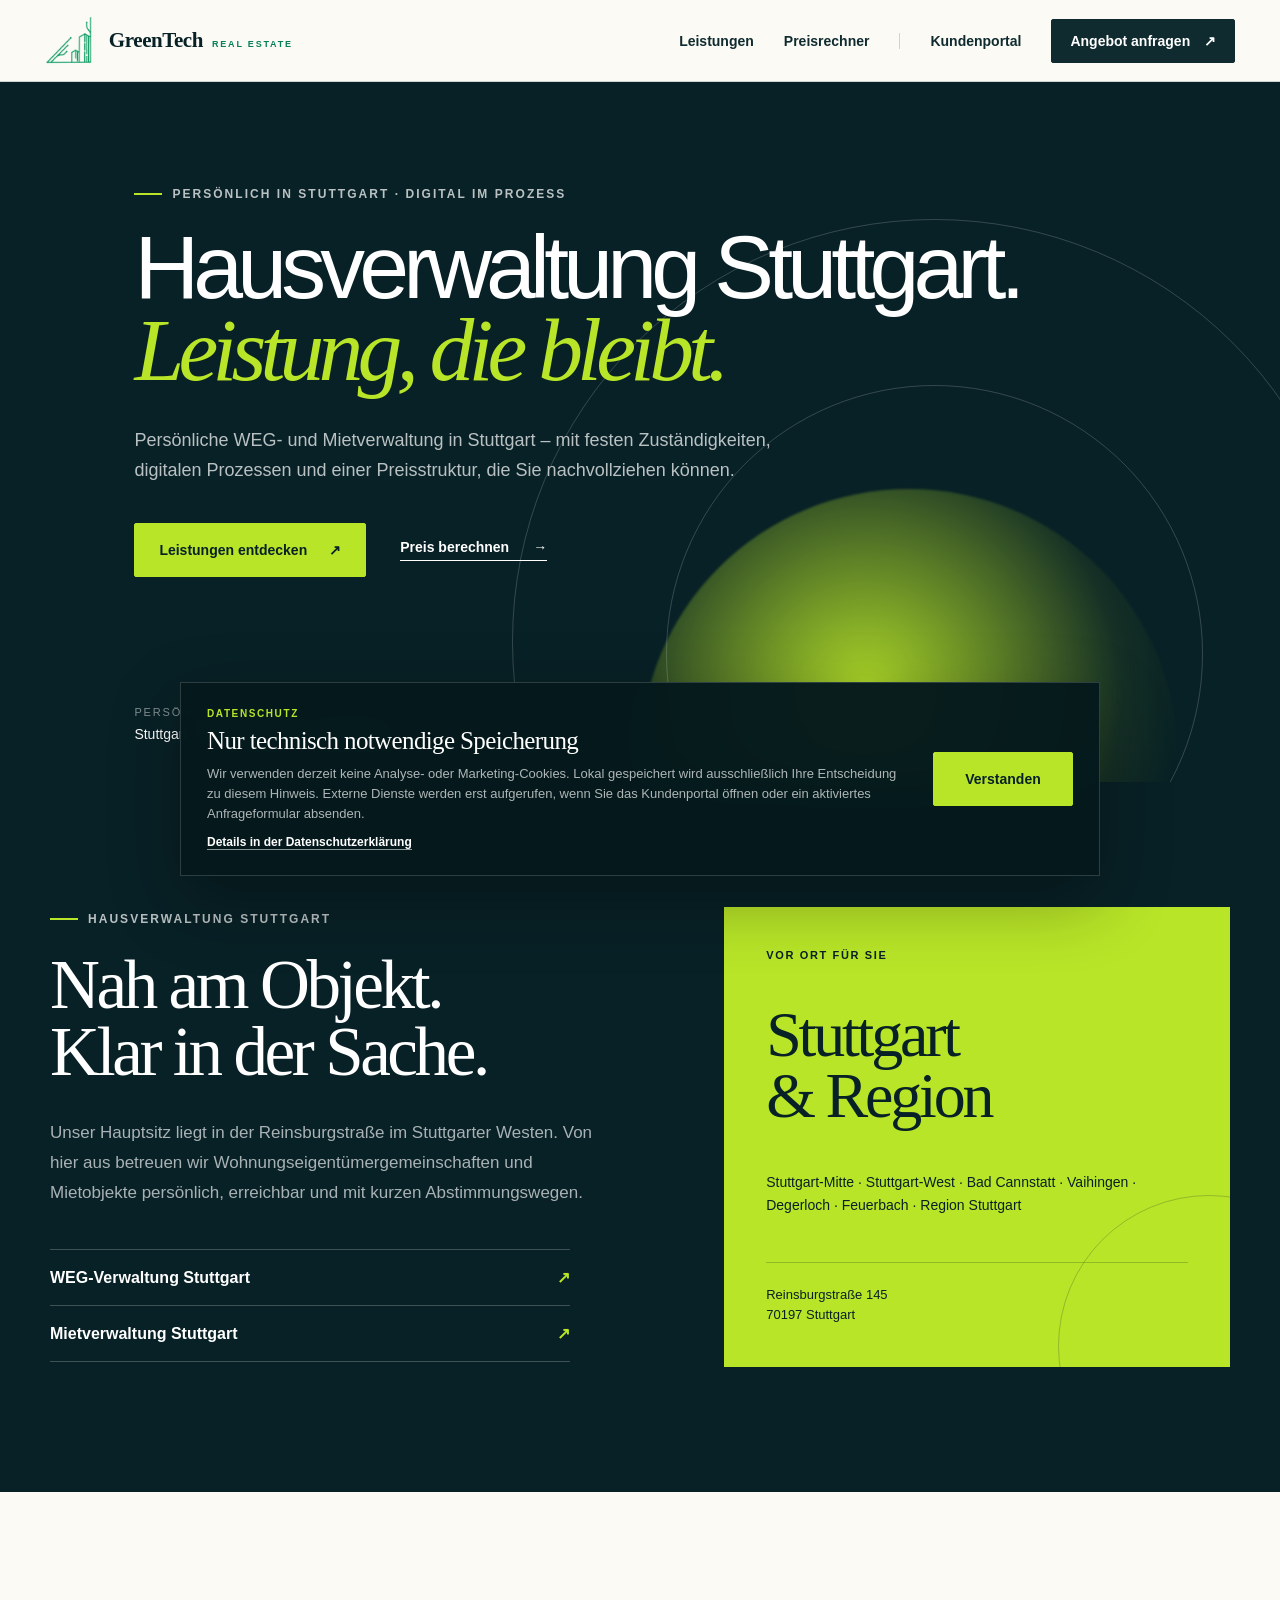
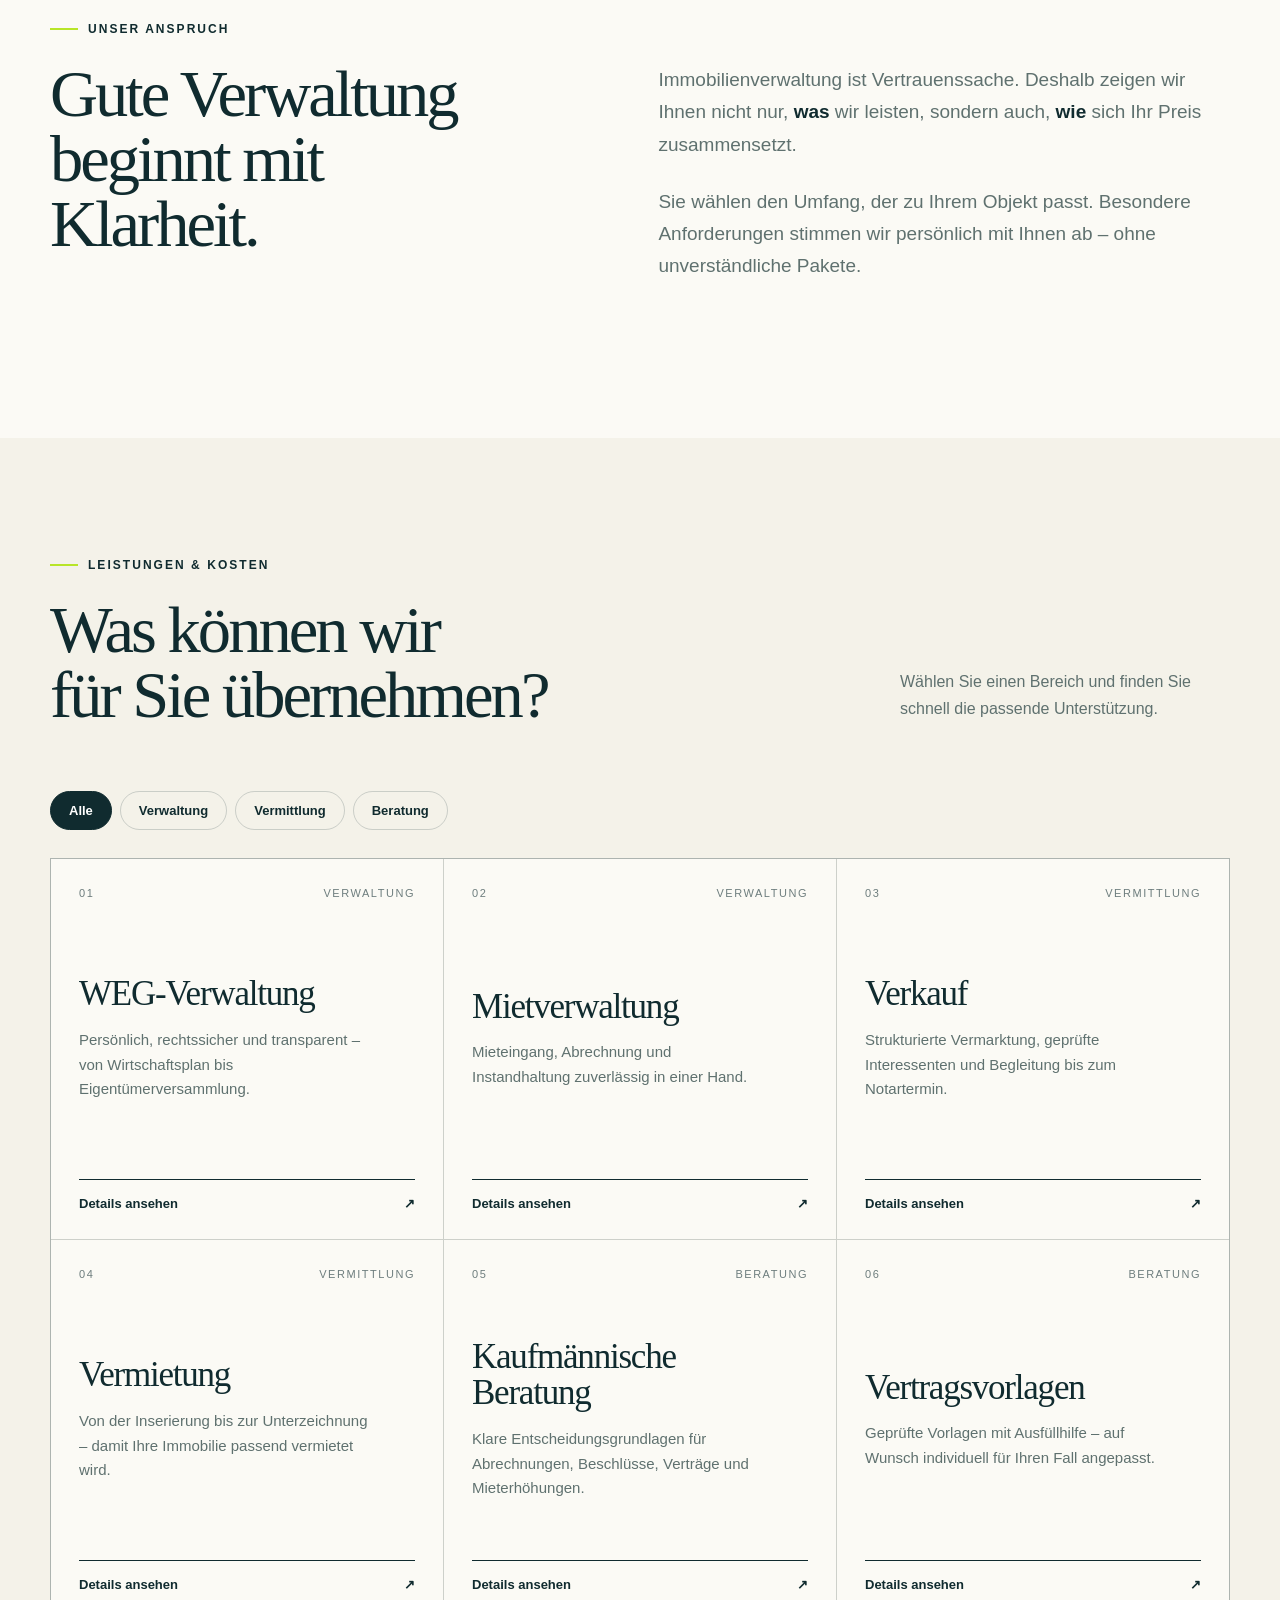
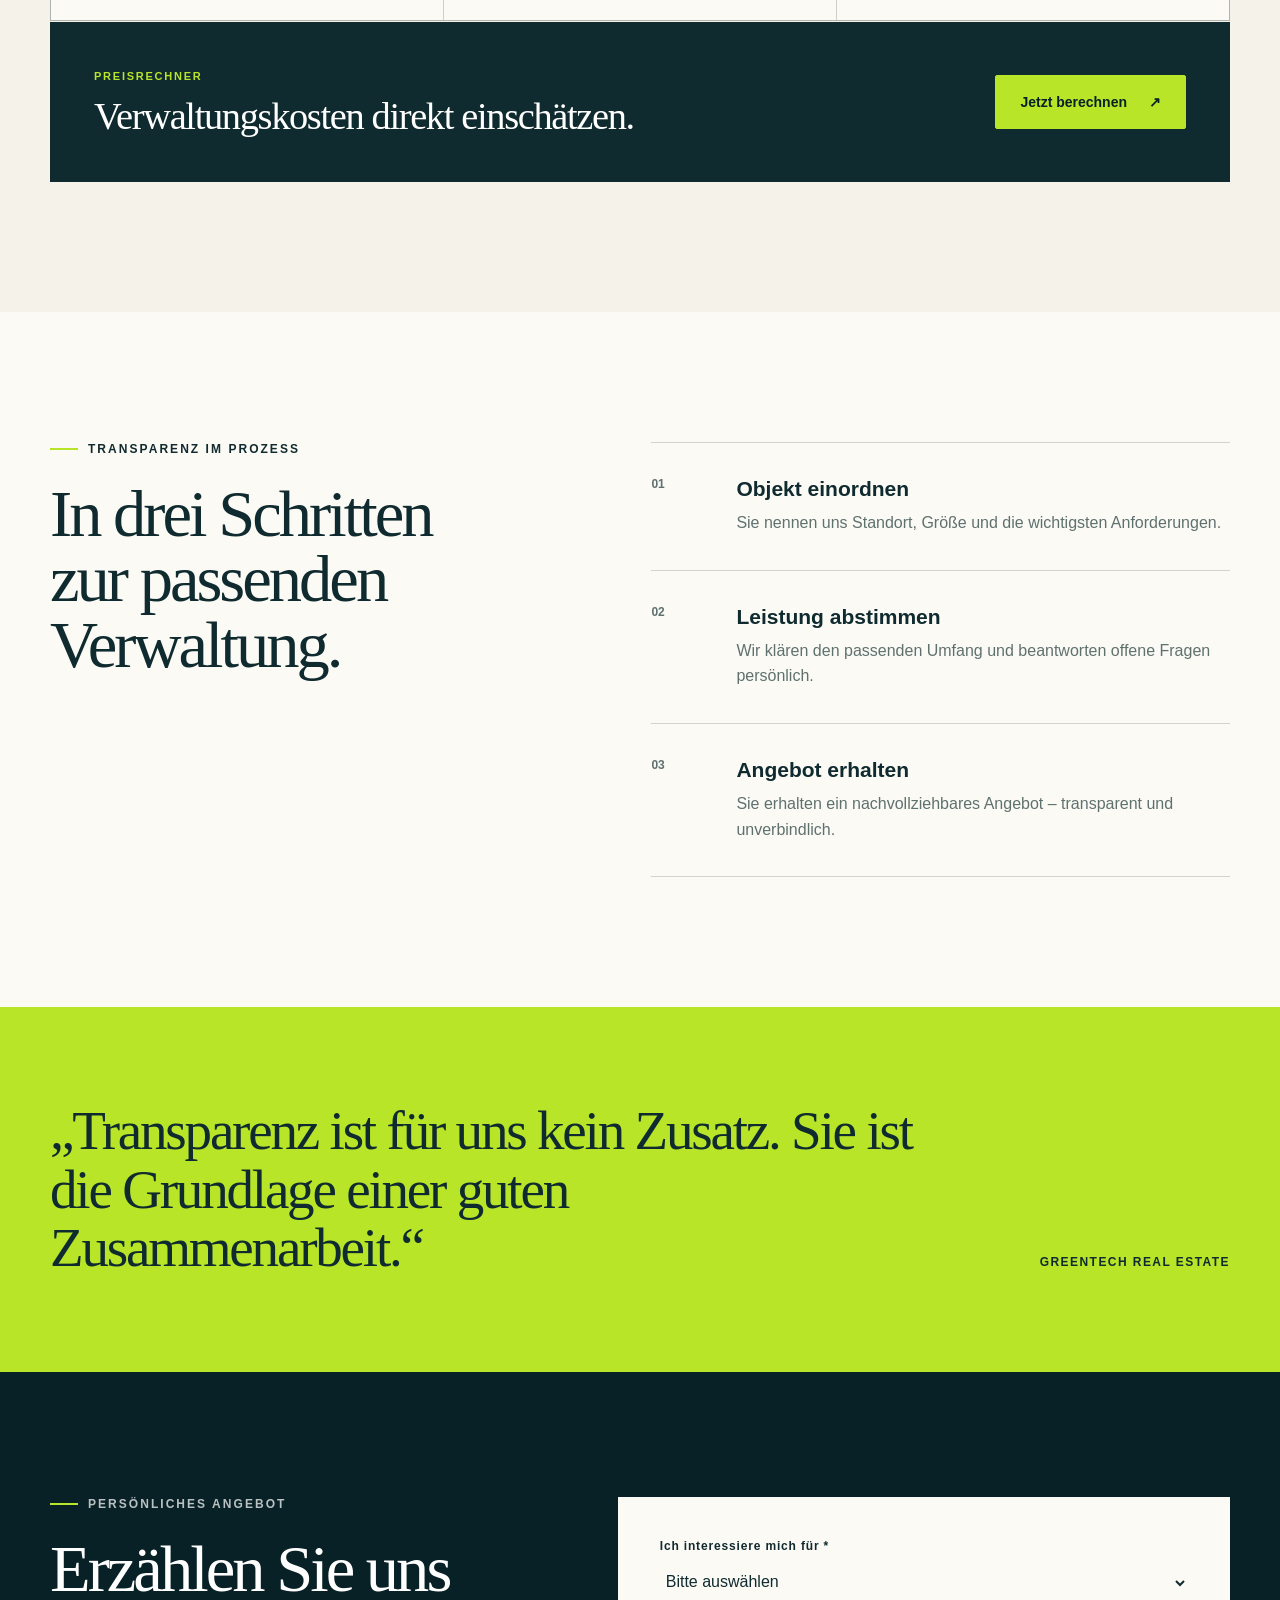
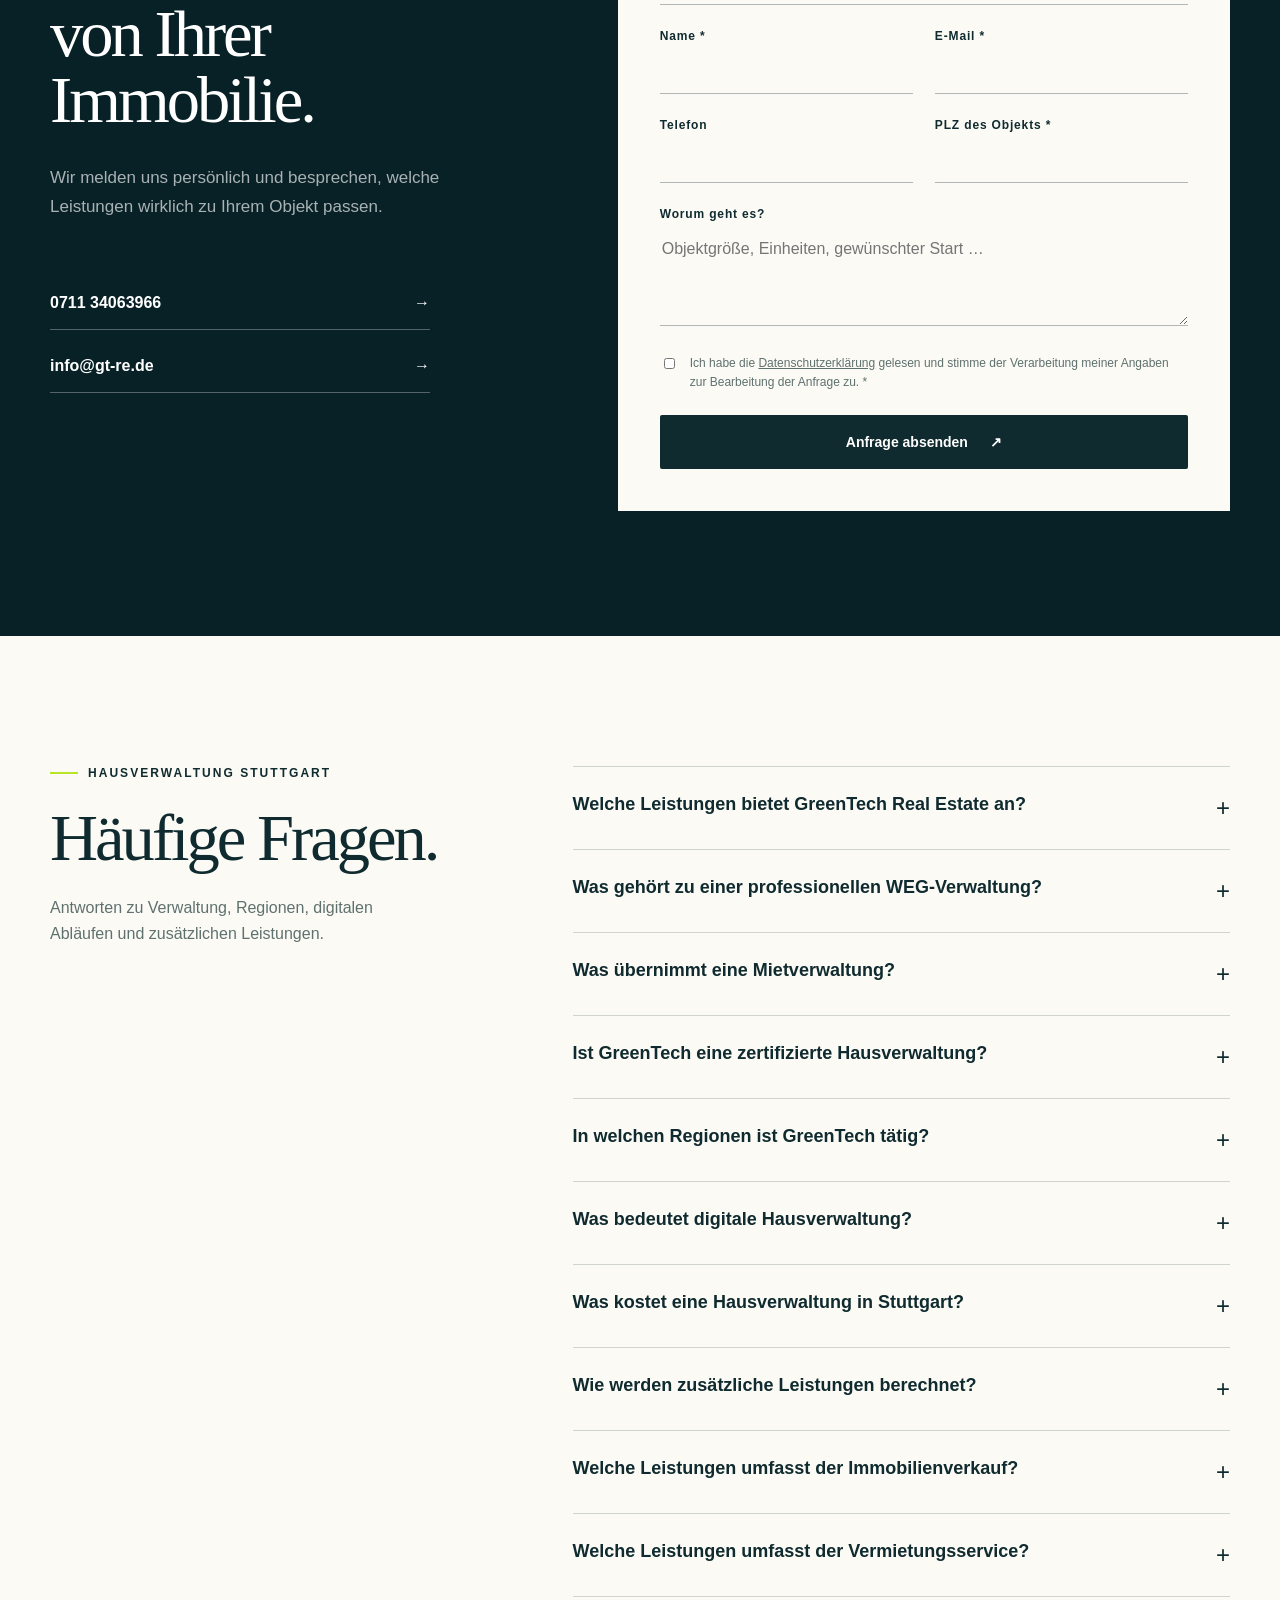
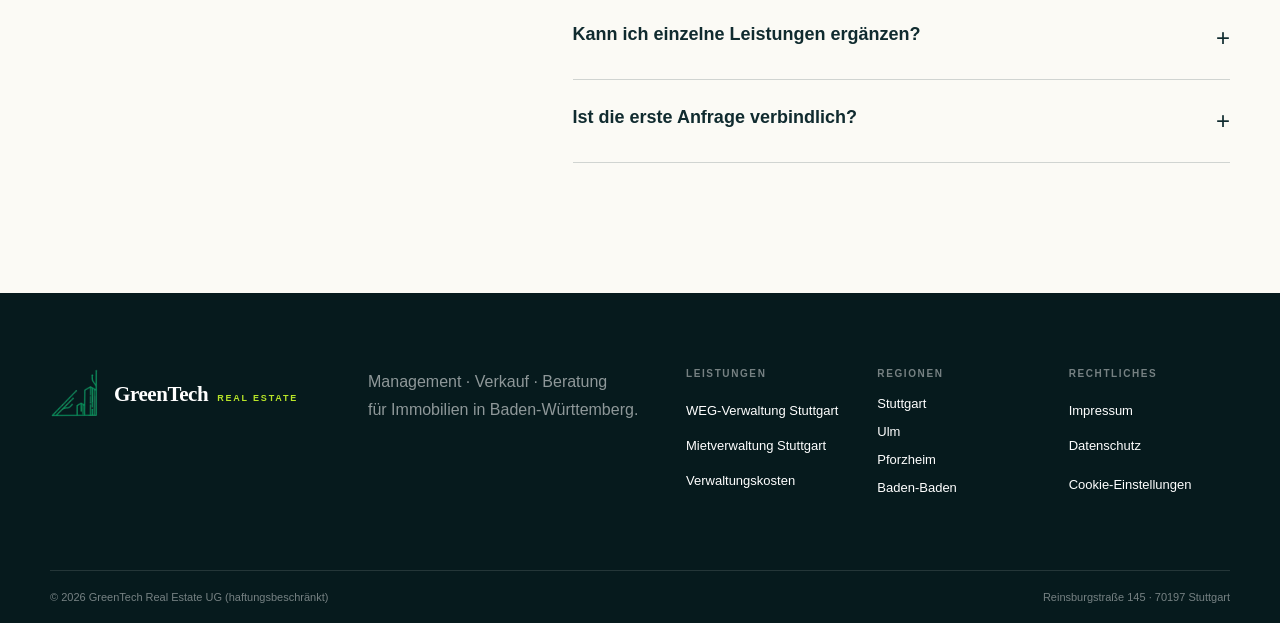
==== commit cab96080: "Add files via upload mobil optimiert" ====
--- a/index.html
+++ b/index.html
@@ -69,8 +69,8 @@
         <div class="service-grid" id="service-results" aria-live="polite">
           <article class="service-card featured" data-category="Verwaltung"><div class="card-topline"><span>01</span><span>Verwaltung</span></div><div><h3>WEG-Verwaltung</h3><p>Persönlich, rechtssicher und transparent – von Wirtschaftsplan bis Eigentümerversammlung.</p></div><a href="weg-verwaltung.html">Details ansehen <span>↗</span></a></article>
           <article class="service-card" data-category="Verwaltung"><div class="card-topline"><span>02</span><span>Verwaltung</span></div><div><h3>Mietverwaltung</h3><p>Mieteingang, Abrechnung und Instandhaltung zuverlässig in einer Hand.</p></div><a href="mietverwaltung.html">Details ansehen <span>↗</span></a></article>
-          <article class="service-card" data-category="Vermittlung"><div class="card-topline"><span>03</span><span>Vermittlung</span></div><div><h3>Immobilienverkauf</h3><p>Strukturierte Vermarktung, geprüfte Interessenten und Begleitung bis zum Notartermin.</p></div><a href="immobilienverkauf.html">Details ansehen <span>↗</span></a></article>
-          <article class="service-card" data-category="Vermittlung"><div class="card-topline"><span>04</span><span>Vermittlung</span></div><div><h3>Immobilienvermietung</h3><p>Von der Inserierung bis zur Unterzeichnung – damit Ihre Immobilie passend vermietet wird.</p></div><a href="immobilienvermietung.html">Details ansehen <span>↗</span></a></article>
+          <article class="service-card" data-category="Vermittlung"><div class="card-topline"><span>03</span><span>Vermittlung</span></div><div><h3>Verkauf</h3><p>Strukturierte Vermarktung, geprüfte Interessenten und Begleitung bis zum Notartermin.</p></div><a href="immobilienverkauf.html">Details ansehen <span>↗</span></a></article>
+          <article class="service-card" data-category="Vermittlung"><div class="card-topline"><span>04</span><span>Vermittlung</span></div><div><h3>Vermietung</h3><p>Von der Inserierung bis zur Unterzeichnung – damit Ihre Immobilie passend vermietet wird.</p></div><a href="immobilienvermietung.html">Details ansehen <span>↗</span></a></article>
           <article class="service-card" data-category="Beratung"><div class="card-topline"><span>05</span><span>Beratung</span></div><div><h3>Kaufmännische Beratung</h3><p>Klare Entscheidungsgrundlagen für Abrechnungen, Beschlüsse, Verträge und Mieterhöhungen.</p></div><a href="kaufmaennische-beratung.html">Details ansehen <span>↗</span></a></article>
           <article class="service-card" data-category="Beratung"><div class="card-topline"><span>06</span><span>Beratung</span></div><div><h3>Vertragsvorlagen</h3><p>Geprüfte Vorlagen mit Ausfüllhilfe – auf Wunsch individuell für Ihren Fall angepasst.</p></div><a href="vertragsvorlagen.html">Details ansehen <span>↗</span></a></article>
         </div>
--- a/styles.css
+++ b/styles.css
@@ -341,9 +341,11 @@
 
 @media (max-width: 960px) {
   .site-header { height: 72px; padding-inline: 24px; }
-  .menu-button { display: block; z-index: 30; }
-  .main-nav { display: none; position: absolute; top: 72px; left: 0; right: 0; padding: 30px 24px; background: var(--paper); border-bottom: 1px solid var(--line); flex-direction: column; align-items: stretch; gap: 22px; }
+  .menu-button { display: block; z-index: 30; min-width: 44px; min-height: 44px; }
+  .main-nav { display: none; position: absolute; top: 72px; left: 0; right: 0; max-height: calc(100vh - 72px); overflow-y: auto; padding: 24px; background: var(--paper); border-bottom: 1px solid var(--line); box-shadow: 0 18px 34px rgba(8,33,38,.12); flex-direction: column; align-items: stretch; gap: 10px; }
   .main-nav.is-open { display: flex; }
+  .main-nav a { display: flex; align-items: center; min-height: 44px; }
+  .main-nav .button { justify-content: space-between; min-height: 50px; }
   .nav-login { border-left: 0; padding-left: 0; }
   .hero { min-height: 670px; }
   .hero-content { width: 100%; margin-left: 0; }
@@ -369,26 +371,35 @@
   .brand-name strong { font-size: 18px; }
   .brand-name span { font-size: 8px; letter-spacing: .16em; }
   .hero { min-height: 710px; padding-top: 92px; }
-  .hero h1 { font-size: 50px; }
+  .hero h1 { font-size: clamp(40px, 12vw, 50px); }
   .hero-actions { align-items: flex-start; flex-direction: column; gap: 26px; }
   .hero::after { width: 90vw; height: 90vw; right: -24vw; bottom: -15vw; }
   .hero-index { display: none; }
   .intro, .transparency, .faq-section { padding-block: 88px; }
   .services-section, .contact-section { padding-block: 88px; }
   .service-grid { grid-template-columns: 1fr; }
-  .service-card { min-height: 340px; }
+  .service-card { min-height: 330px; }
+  .service-card h3 { font-size: clamp(34px, 11vw, 46px); overflow-wrap: anywhere; hyphens: auto; }
+  .filter-row { display: grid; grid-template-columns: 1fr 1fr; gap: 8px; }
+  .filter { width: 100%; min-height: 44px; padding-inline: 12px; }
   .form-row { grid-template-columns: 1fr; gap: 0; }
   .inquiry-form { padding: 28px 22px; margin-inline: -4px; }
+  .inquiry-form input:not([type="checkbox"]), .inquiry-form select, .inquiry-form textarea { font-size: 16px; }
   .quote-inner { padding-block: 68px; }
   .price-teaser, .calculator-heading { align-items: flex-start; flex-direction: column; }
   .subhero { min-height: 620px; }
   .subhero-grid { padding-block: 70px; }
-  .subhero h1, .price-hero h1 { font-size: 49px; }
+  .subhero h1, .price-hero h1 { font-size: clamp(38px, 11.5vw, 49px); overflow-wrap: anywhere; hyphens: auto; }
   .service-intro, .detail-section, .pricing-explain { padding-block: 84px; }
   .calculator-section { padding-block: 80px; }
   .calculator-controls, .result-card { padding: 26px 22px; }
   .segment { grid-template-columns: 1fr; }
   .unit-price { align-items: flex-start; flex-direction: column; }
+  .price-scale { grid-template-columns: repeat(2, 1fr); }
+  .price-scale > span:nth-child(3), .price-scale > span:nth-child(4) { border-top: 1px solid var(--line); }
+  .price-scale > span:nth-child(3) { border-left: 0; }
+  .total-price { grid-template-columns: 1fr; gap: 7px; align-items: start; }
+  .total-price strong { grid-row: auto; }
   .price-factors p { grid-template-columns: 38px 1fr; gap: 5px 12px; }
   .price-factors p b { grid-column: 2; }
   .location-section { padding-block: 84px; }
@@ -404,6 +415,18 @@
   .legal-table strong + strong, .legal-table span + span { border-left: 0; border-top: 1px solid var(--line); }
 }
 
+@media (max-width: 420px) {
+  .site-header { padding-inline: 16px; }
+  .brand-name strong { font-size: 17px; }
+  .brand-name span { letter-spacing: .13em; }
+  .footer-navigation { grid-template-columns: 1fr; }
+  .button { max-width: 100%; }
+}
+
+@media (hover: none) {
+  .service-card:hover { transform: none; box-shadow: none; }
+}
+
 @media (prefers-reduced-motion: reduce) {
   html { scroll-behavior: auto; }
   *, *::before, *::after { animation-duration: .01ms !important; animation-iteration-count: 1 !important; transition-duration: .01ms !important; }
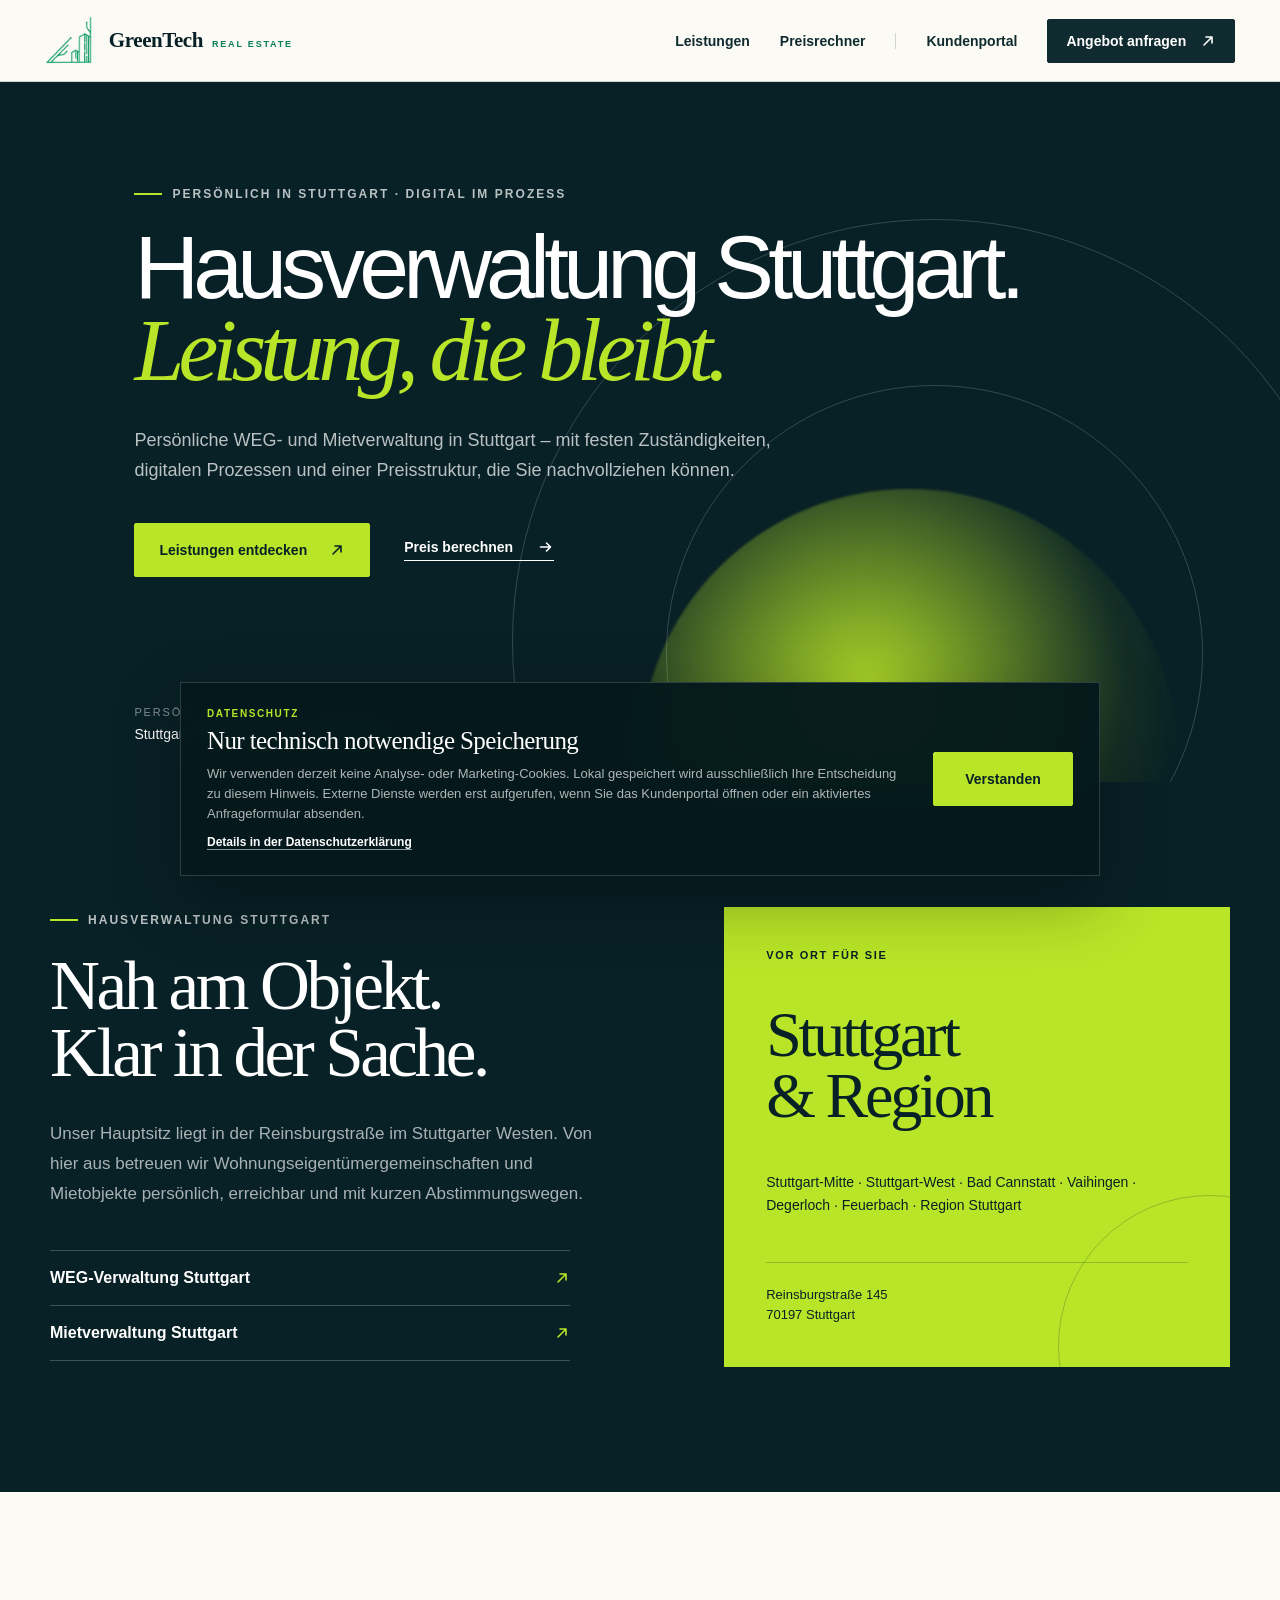
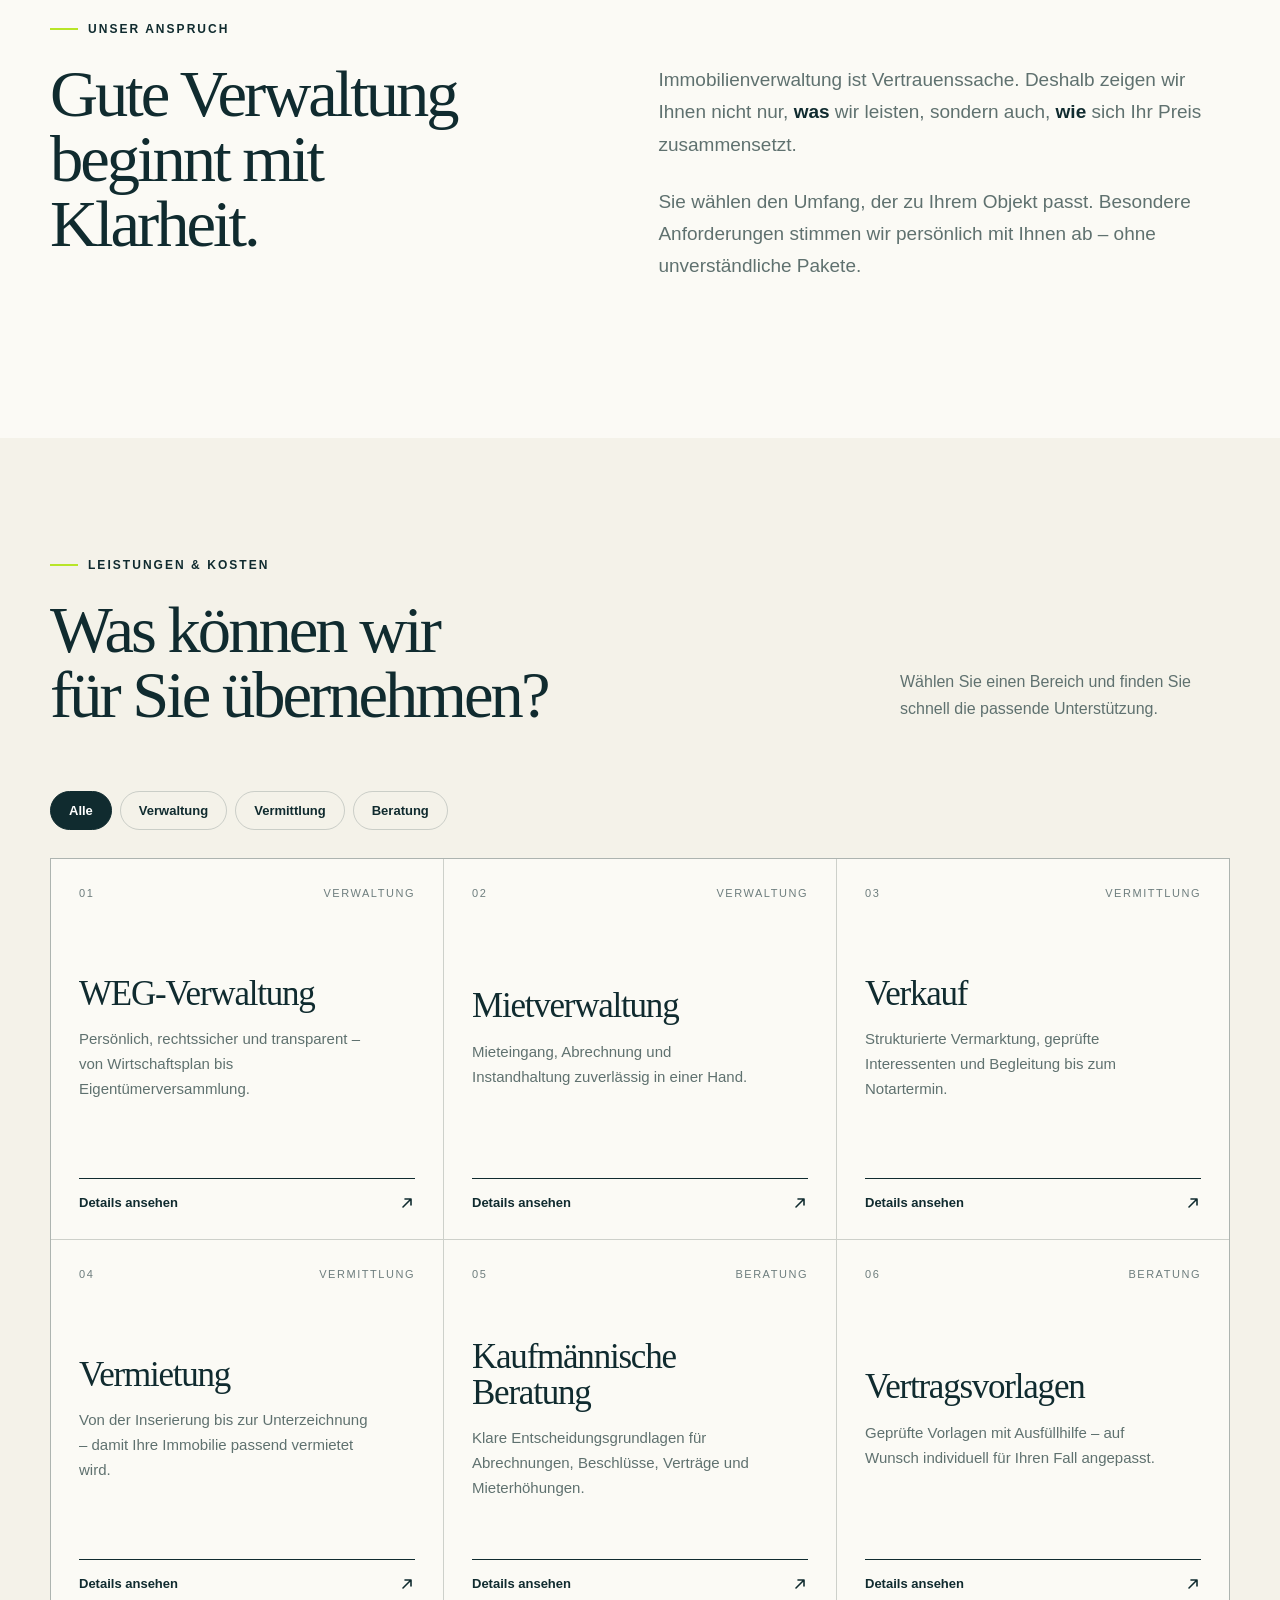
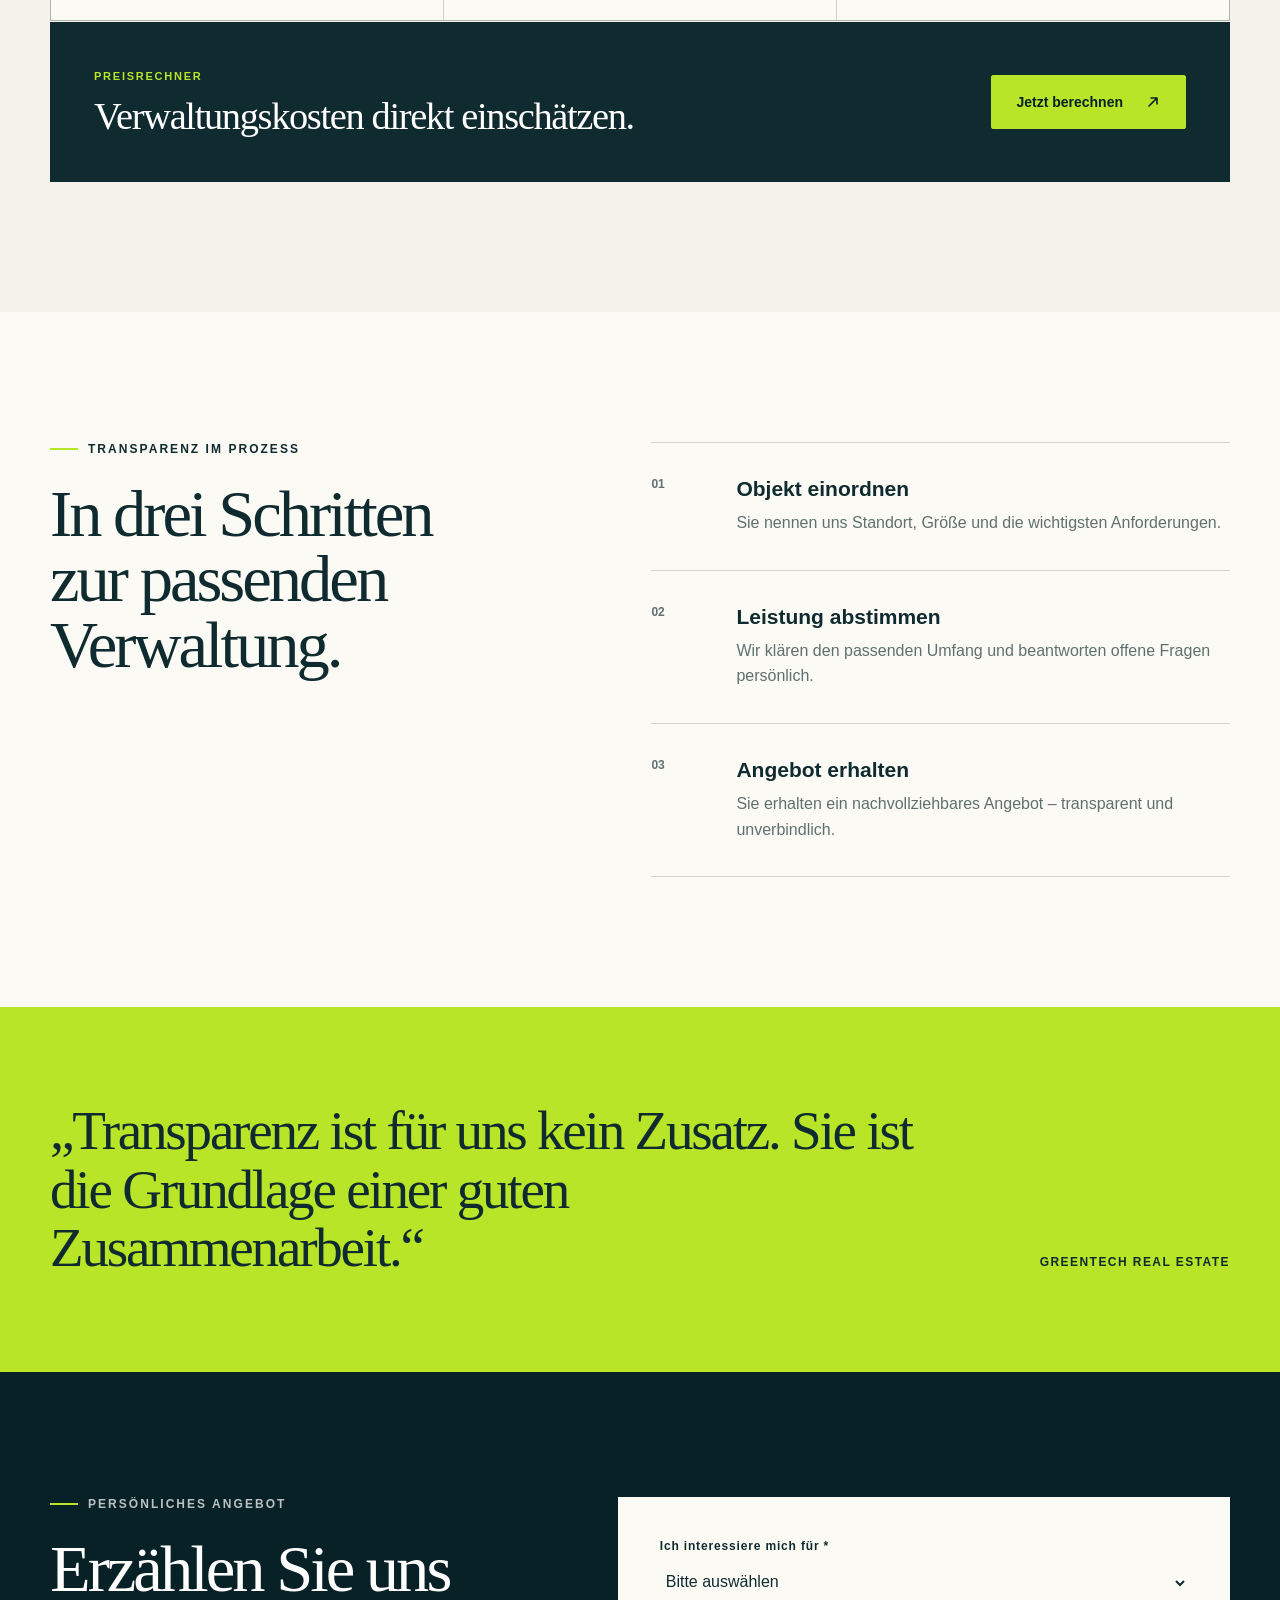
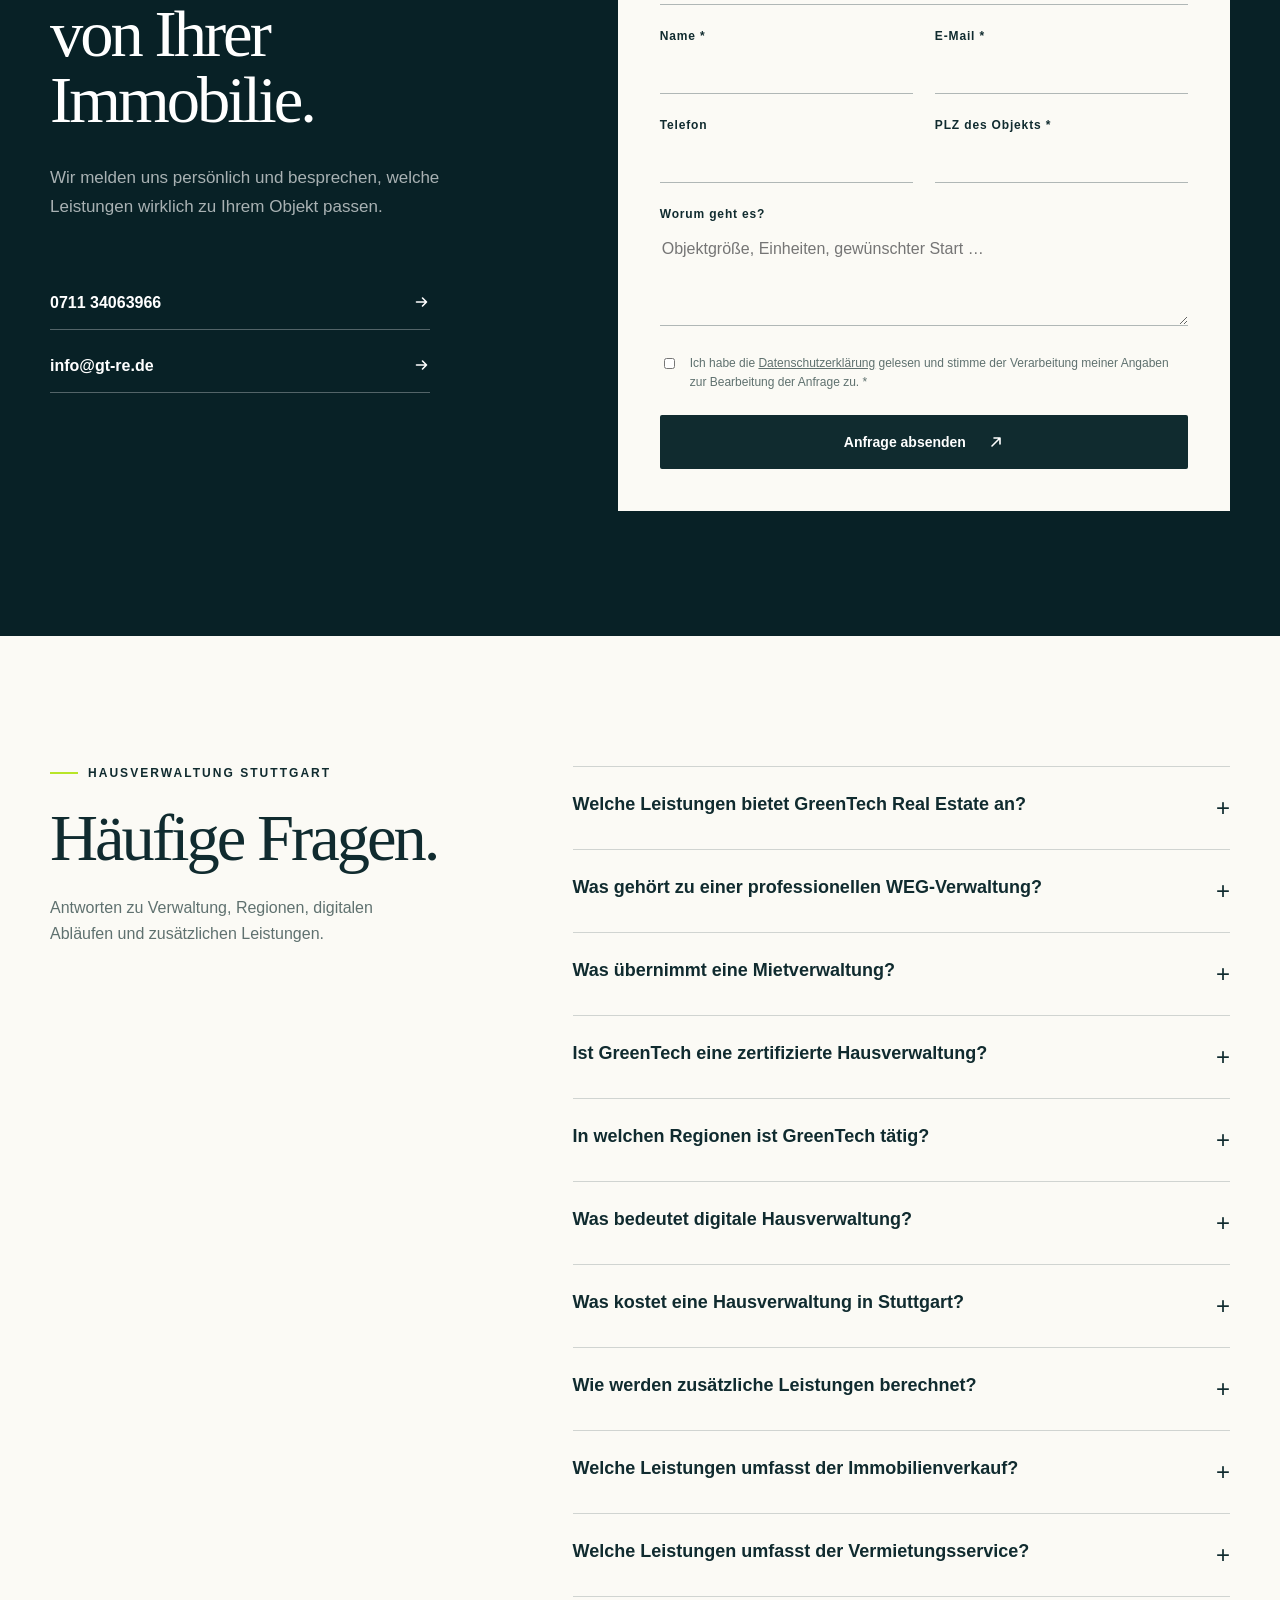
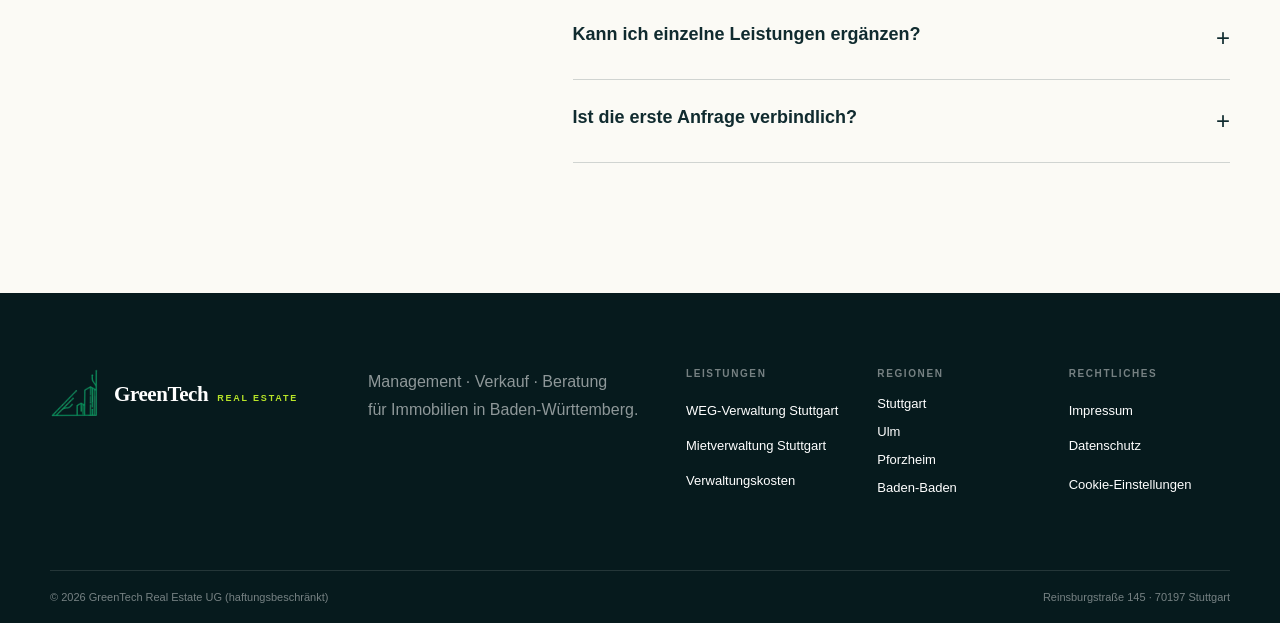
==== commit 34ee6380: "Add files via upload Preisrechner angepasst" ====
--- a/index.html
+++ b/index.html
@@ -22,7 +22,7 @@
     <nav class="main-nav" aria-label="Hauptnavigation">
       <a href="#leistungen">Leistungen</a><a href="preise.html">Preisrechner</a>
       <a class="nav-login" href="https://portal.greentechrealestate.de">Kundenportal</a>
-      <a class="button button-small" href="#anfrage">Angebot anfragen <span aria-hidden="true">↗</span></a>
+      <a class="button button-small" href="#anfrage">Angebot anfragen <span class="arrow-icon" aria-hidden="true"><svg viewBox="0 0 16 16" focusable="false"><path d="M4 12 12 4M6 4h6v6"></path></svg></span></a>
     </nav><span class="scroll-progress" aria-hidden="true"></span>
   </header>
 
@@ -34,15 +34,15 @@
         <h1>Hausverwaltung Stuttgart.<br><em>Leistung, die bleibt.</em></h1>
         <p class="hero-copy">Persönliche WEG- und Mietverwaltung in Stuttgart – mit festen Zuständigkeiten, digitalen Prozessen und einer Preisstruktur, die Sie nachvollziehen können.</p>
         <div class="hero-actions">
-          <a class="button button-light" href="#leistungen">Leistungen entdecken <span aria-hidden="true">↗</span></a>
-          <a class="text-link light-link" href="preise.html">Preis berechnen <span>→</span></a>
+          <a class="button button-light" href="#leistungen">Leistungen entdecken <span class="arrow-icon" aria-hidden="true"><svg viewBox="0 0 16 16" focusable="false"><path d="M4 12 12 4M6 4h6v6"></path></svg></span></a>
+          <a class="text-link light-link" href="preise.html">Preis berechnen <span class="arrow-icon arrow-icon-right" aria-hidden="true"><svg viewBox="0 0 16 16" focusable="false"><path d="M3 8h10M9 4l4 4-4 4"></path></svg></span></a>
         </div>
       </div>
       <div class="hero-meta"><span>Persönlich vor Ort</span><p>Stuttgart · Ulm · Pforzheim · Baden-Baden</p></div>
     </section>
 
     <section class="location-section" id="stuttgart"><div class="section-shell location-grid">
-      <div class="location-copy reveal"><p class="eyebrow light"><span></span> Hausverwaltung Stuttgart</p><h2>Nah am Objekt.<br>Klar in der Sache.</h2><p>Unser Hauptsitz liegt in der Reinsburgstraße im Stuttgarter Westen. Von hier aus betreuen wir Wohnungseigentümergemeinschaften und Mietobjekte persönlich, erreichbar und mit kurzen Abstimmungswegen.</p><div class="location-links"><a href="weg-verwaltung.html">WEG-Verwaltung Stuttgart <span>↗</span></a><a href="mietverwaltung.html">Mietverwaltung Stuttgart <span>↗</span></a></div></div>
+      <div class="location-copy reveal"><p class="eyebrow light"><span></span> Hausverwaltung Stuttgart</p><h2>Nah am Objekt.<br>Klar in der Sache.</h2><p>Unser Hauptsitz liegt in der Reinsburgstraße im Stuttgarter Westen. Von hier aus betreuen wir Wohnungseigentümergemeinschaften und Mietobjekte persönlich, erreichbar und mit kurzen Abstimmungswegen.</p><div class="location-links"><a href="weg-verwaltung.html">WEG-Verwaltung Stuttgart <span class="arrow-icon" aria-hidden="true"><svg viewBox="0 0 16 16" focusable="false"><path d="M4 12 12 4M6 4h6v6"></path></svg></span></a><a href="mietverwaltung.html">Mietverwaltung Stuttgart <span class="arrow-icon" aria-hidden="true"><svg viewBox="0 0 16 16" focusable="false"><path d="M4 12 12 4M6 4h6v6"></path></svg></span></a></div></div>
       <div class="location-card reveal"><span>Vor Ort für Sie</span><strong>Stuttgart<br>&amp; Region</strong><p>Stuttgart-Mitte · Stuttgart-West · Bad Cannstatt · Vaihingen · Degerloch · Feuerbach · Region Stuttgart</p><address>Reinsburgstraße 145<br>70197 Stuttgart</address></div>
     </div></section>
 
@@ -67,14 +67,14 @@
           <button class="filter" type="button" data-filter="Beratung" aria-pressed="false">Beratung</button>
         </div>
         <div class="service-grid" id="service-results" aria-live="polite">
-          <article class="service-card featured" data-category="Verwaltung"><div class="card-topline"><span>01</span><span>Verwaltung</span></div><div><h3>WEG-Verwaltung</h3><p>Persönlich, rechtssicher und transparent – von Wirtschaftsplan bis Eigentümerversammlung.</p></div><a href="weg-verwaltung.html">Details ansehen <span>↗</span></a></article>
-          <article class="service-card" data-category="Verwaltung"><div class="card-topline"><span>02</span><span>Verwaltung</span></div><div><h3>Mietverwaltung</h3><p>Mieteingang, Abrechnung und Instandhaltung zuverlässig in einer Hand.</p></div><a href="mietverwaltung.html">Details ansehen <span>↗</span></a></article>
-          <article class="service-card" data-category="Vermittlung"><div class="card-topline"><span>03</span><span>Vermittlung</span></div><div><h3>Verkauf</h3><p>Strukturierte Vermarktung, geprüfte Interessenten und Begleitung bis zum Notartermin.</p></div><a href="immobilienverkauf.html">Details ansehen <span>↗</span></a></article>
-          <article class="service-card" data-category="Vermittlung"><div class="card-topline"><span>04</span><span>Vermittlung</span></div><div><h3>Vermietung</h3><p>Von der Inserierung bis zur Unterzeichnung – damit Ihre Immobilie passend vermietet wird.</p></div><a href="immobilienvermietung.html">Details ansehen <span>↗</span></a></article>
-          <article class="service-card" data-category="Beratung"><div class="card-topline"><span>05</span><span>Beratung</span></div><div><h3>Kaufmännische Beratung</h3><p>Klare Entscheidungsgrundlagen für Abrechnungen, Beschlüsse, Verträge und Mieterhöhungen.</p></div><a href="kaufmaennische-beratung.html">Details ansehen <span>↗</span></a></article>
-          <article class="service-card" data-category="Beratung"><div class="card-topline"><span>06</span><span>Beratung</span></div><div><h3>Vertragsvorlagen</h3><p>Geprüfte Vorlagen mit Ausfüllhilfe – auf Wunsch individuell für Ihren Fall angepasst.</p></div><a href="vertragsvorlagen.html">Details ansehen <span>↗</span></a></article>
+          <article class="service-card featured" data-category="Verwaltung"><div class="card-topline"><span>01</span><span>Verwaltung</span></div><div><h3>WEG-Verwaltung</h3><p>Persönlich, rechtssicher und transparent – von Wirtschaftsplan bis Eigentümerversammlung.</p></div><a href="weg-verwaltung.html">Details ansehen <span class="arrow-icon" aria-hidden="true"><svg viewBox="0 0 16 16" focusable="false"><path d="M4 12 12 4M6 4h6v6"></path></svg></span></a></article>
+          <article class="service-card" data-category="Verwaltung"><div class="card-topline"><span>02</span><span>Verwaltung</span></div><div><h3>Mietverwaltung</h3><p>Mieteingang, Abrechnung und Instandhaltung zuverlässig in einer Hand.</p></div><a href="mietverwaltung.html">Details ansehen <span class="arrow-icon" aria-hidden="true"><svg viewBox="0 0 16 16" focusable="false"><path d="M4 12 12 4M6 4h6v6"></path></svg></span></a></article>
+          <article class="service-card" data-category="Vermittlung"><div class="card-topline"><span>03</span><span>Vermittlung</span></div><div><h3>Verkauf</h3><p>Strukturierte Vermarktung, geprüfte Interessenten und Begleitung bis zum Notartermin.</p></div><a href="immobilienverkauf.html">Details ansehen <span class="arrow-icon" aria-hidden="true"><svg viewBox="0 0 16 16" focusable="false"><path d="M4 12 12 4M6 4h6v6"></path></svg></span></a></article>
+          <article class="service-card" data-category="Vermittlung"><div class="card-topline"><span>04</span><span>Vermittlung</span></div><div><h3>Vermietung</h3><p>Von der Inserierung bis zur Unterzeichnung – damit Ihre Immobilie passend vermietet wird.</p></div><a href="immobilienvermietung.html">Details ansehen <span class="arrow-icon" aria-hidden="true"><svg viewBox="0 0 16 16" focusable="false"><path d="M4 12 12 4M6 4h6v6"></path></svg></span></a></article>
+          <article class="service-card" data-category="Beratung"><div class="card-topline"><span>05</span><span>Beratung</span></div><div><h3>Kaufmännische Beratung</h3><p>Klare Entscheidungsgrundlagen für Abrechnungen, Beschlüsse, Verträge und Mieterhöhungen.</p></div><a href="kaufmaennische-beratung.html">Details ansehen <span class="arrow-icon" aria-hidden="true"><svg viewBox="0 0 16 16" focusable="false"><path d="M4 12 12 4M6 4h6v6"></path></svg></span></a></article>
+          <article class="service-card" data-category="Beratung"><div class="card-topline"><span>06</span><span>Beratung</span></div><div><h3>Vertragsvorlagen</h3><p>Geprüfte Vorlagen mit Ausfüllhilfe – auf Wunsch individuell für Ihren Fall angepasst.</p></div><a href="vertragsvorlagen.html">Details ansehen <span class="arrow-icon" aria-hidden="true"><svg viewBox="0 0 16 16" focusable="false"><path d="M4 12 12 4M6 4h6v6"></path></svg></span></a></article>
         </div>
-        <div class="price-teaser"><div><span>Preisrechner</span><h3>Verwaltungskosten direkt einschätzen.</h3></div><a class="button button-light" href="preise.html">Jetzt berechnen <span>↗</span></a></div>
+        <div class="price-teaser"><div><span>Preisrechner</span><h3>Verwaltungskosten direkt einschätzen.</h3></div><a class="button button-light" href="preise.html">Jetzt berechnen <span class="arrow-icon" aria-hidden="true"><svg viewBox="0 0 16 16" focusable="false"><path d="M4 12 12 4M6 4h6v6"></path></svg></span></a></div>
       </div>
     </section>
 
@@ -94,7 +94,7 @@
         <div class="contact-copy">
           <p class="eyebrow light"><span></span> Persönliches Angebot</p><h2>Erzählen Sie uns<br>von Ihrer Immobilie.</h2>
           <p>Wir melden uns persönlich und besprechen, welche Leistungen wirklich zu Ihrem Objekt passen.</p>
-          <div class="contact-direct"><a href="tel:+4971134063966">0711 34063966 <span>→</span></a><a href="mailto:info@gt-re.de">info@gt-re.de <span>→</span></a></div>
+          <div class="contact-direct"><a href="tel:+4971134063966">0711 34063966 <span class="arrow-icon arrow-icon-right" aria-hidden="true"><svg viewBox="0 0 16 16" focusable="false"><path d="M3 8h10M9 4l4 4-4 4"></path></svg></span></a><a href="mailto:info@gt-re.de">info@gt-re.de <span class="arrow-icon arrow-icon-right" aria-hidden="true"><svg viewBox="0 0 16 16" focusable="false"><path d="M3 8h10M9 4l4 4-4 4"></path></svg></span></a></div>
         </div>
         <form class="inquiry-form" action="https://formspree.io/f/DEINE_FORM_ID" method="POST">
           <input type="text" name="_gotcha" class="honeypot" tabindex="-1" autocomplete="off">
@@ -104,7 +104,7 @@
           <div class="form-row"><label><span>Telefon</span><input type="tel" name="Telefon" autocomplete="tel"></label><label><span>PLZ des Objekts *</span><input type="text" name="PLZ" inputmode="numeric" pattern="[0-9]{5}" required></label></div>
           <label><span>Worum geht es?</span><textarea name="Nachricht" rows="4" placeholder="Objektgröße, Einheiten, gewünschter Start …"></textarea></label>
           <label class="checkbox-label"><input type="checkbox" name="Datenschutz" value="akzeptiert" required><span>Ich habe die <a href="datenschutz.html">Datenschutzerklärung</a> gelesen und stimme der Verarbeitung meiner Angaben zur Bearbeitung der Anfrage zu. *</span></label>
-          <button class="button button-submit" type="submit">Anfrage absenden <span>↗</span></button>
+          <button class="button button-submit" type="submit">Anfrage absenden <span class="arrow-icon" aria-hidden="true"><svg viewBox="0 0 16 16" focusable="false"><path d="M4 12 12 4M6 4h6v6"></path></svg></span></button>
           <p class="form-notice" role="status" hidden></p>
         </form>
       </div>
--- a/styles.css
+++ b/styles.css
@@ -64,6 +64,9 @@
 .button:hover::before { transform: translateX(105%) skewX(-18deg); }
 .button > span { position: relative; transition: transform .25s ease; }
 .button:hover > span { transform: translate(3px,-3px); }
+.arrow-icon { width: 16px; height: 16px; display: inline-flex; flex: 0 0 16px; align-items: center; justify-content: center; }
+.arrow-icon svg { width: 100%; height: 100%; display: block; overflow: visible; fill: none; stroke: currentColor; stroke-width: 1.6; stroke-linecap: round; stroke-linejoin: round; }
+.arrow-icon-right { width: 17px; flex-basis: 17px; }
 .button-small { min-height: 44px; padding: 0 18px; gap: 14px; }
 .hero {
   min-height: 700px; position: relative; overflow: hidden;
@@ -243,12 +246,15 @@
 .subhero-mark { justify-self: end; width: 190px; height: 190px; display: grid; place-items: center; border: 1px solid rgba(255,255,255,.25); border-radius: 50%; }
 .subhero-mark span { color: var(--green); font-family: Georgia, "Times New Roman", serif; font-size: 64px; }
 .service-intro { padding-block: 110px; display: grid; grid-template-columns: 1.35fr .65fr; gap: 9vw; align-items: center; }
-.lead-quote { margin: 0; font-family: Georgia, "Times New Roman", serif; font-size: clamp(34px, 4.5vw, 60px); line-height: 1.08; letter-spacing: -.04em; }
+.lead-quote { min-width: 0; margin: 0; font-family: Georgia, "Times New Roman", serif; font-size: clamp(34px, 4.5vw, 60px); line-height: 1.08; letter-spacing: -.04em; overflow-wrap: break-word; hyphens: auto; }
 .price-callout { padding: 32px; border: 1px solid var(--line); background: var(--cream); }
 .price-callout > span { font-size: 11px; font-weight: 800; letter-spacing: .14em; text-transform: uppercase; }
 .price-callout strong { display: block; margin-top: 22px; font-family: Georgia, "Times New Roman", serif; font-size: 48px; font-weight: 400; letter-spacing: -.04em; }
 .price-callout p { margin: 5px 0 18px; color: var(--muted); font-size: 13px; line-height: 1.5; }
 .price-callout small { display: block; padding-top: 16px; border-top: 1px solid var(--line); color: var(--muted); line-height: 1.5; }
+.price-callout-link { display: flex; align-items: center; justify-content: space-between; min-height: 44px; margin-top: 16px; padding-top: 14px; border-top: 1px solid var(--line); font-size: 12px; font-weight: 800; }
+.price-callout-link span { transition: transform .25s ease; }
+.price-callout-link:hover span { transform: translate(4px,-4px); }
 .facts-band { background: var(--green); }
 .facts-grid { display: grid; grid-template-columns: repeat(3, 1fr); }
 .fact { min-height: 180px; padding: 42px 28px; border-left: 1px solid rgba(8,33,38,.2); display: flex; flex-direction: column; justify-content: space-between; }
@@ -287,11 +293,6 @@
 .range-control output { min-width: 56px; padding: 10px; background: var(--green); text-align: center; font-size: 18px; font-weight: 800; }
 .range-control input { width: 100%; margin: 24px 0 6px; accent-color: var(--ink); }
 .range-control small { display: flex; justify-content: space-between; color: var(--muted); }
-.price-scale { display: grid; grid-template-columns: repeat(4, 1fr); margin-top: 34px; border: 1px solid var(--line); }
-.price-scale > span { min-width: 0; padding: 14px; display: grid; gap: 5px; }
-.price-scale > span + span { border-left: 1px solid var(--line); }
-.price-scale b { font-family: Georgia, "Times New Roman", serif; font-size: 25px; font-weight: 400; }
-.price-scale small { color: var(--muted); font-size: 10px; line-height: 1.35; }
 .calculator-note { display: grid; grid-template-columns: 28px 1fr; gap: 14px; margin-top: 40px; padding: 20px; background: var(--green-soft); }
 .calculator-note > span { width: 24px; height: 24px; display: grid; place-items: center; border: 1px solid var(--ink); border-radius: 50%; font-size: 12px; font-weight: 800; }
 .calculator-note p { margin: 0; font-size: 12px; line-height: 1.55; }
@@ -306,6 +307,8 @@
 .total-price > span { font-size: 12px; font-weight: 700; }
 .total-price strong { grid-row: span 2; font-family: Georgia, "Times New Roman", serif; font-size: 32px; font-weight: 400; }
 .total-price small { color: rgba(255,255,255,.45); font-size: 10px; }
+.result-card .calculator-note { position: relative; z-index: 1; margin: 0 0 30px; color: var(--ink-deep); }
+.result-card .calculator-note p { color: var(--ink-deep); }
 .result-card ul { list-style: none; padding: 0; margin: 0 0 30px; display: grid; gap: 13px; color: rgba(255,255,255,.75); font-size: 13px; }
 .result-card .button { width: 100%; }
 .result-disclaimer { margin: 20px 0 0; color: rgba(255,255,255,.4); font-size: 10px; line-height: 1.5; }
@@ -391,13 +394,14 @@
   .subhero-grid { padding-block: 70px; }
   .subhero h1, .price-hero h1 { font-size: clamp(38px, 11.5vw, 49px); overflow-wrap: anywhere; hyphens: auto; }
   .service-intro, .detail-section, .pricing-explain { padding-block: 84px; }
+  .service-intro { gap: 38px; }
+  .lead-quote { font-size: clamp(30px, 9.5vw, 40px); line-height: 1.12; letter-spacing: -.025em; }
+  .price-callout { min-width: 0; padding: 26px 22px; }
+  .price-callout strong { font-size: clamp(42px, 14vw, 48px); }
   .calculator-section { padding-block: 80px; }
   .calculator-controls, .result-card { padding: 26px 22px; }
   .segment { grid-template-columns: 1fr; }
   .unit-price { align-items: flex-start; flex-direction: column; }
-  .price-scale { grid-template-columns: repeat(2, 1fr); }
-  .price-scale > span:nth-child(3), .price-scale > span:nth-child(4) { border-top: 1px solid var(--line); }
-  .price-scale > span:nth-child(3) { border-left: 0; }
   .total-price { grid-template-columns: 1fr; gap: 7px; align-items: start; }
   .total-price strong { grid-row: auto; }
   .price-factors p { grid-template-columns: 38px 1fr; gap: 5px 12px; }
